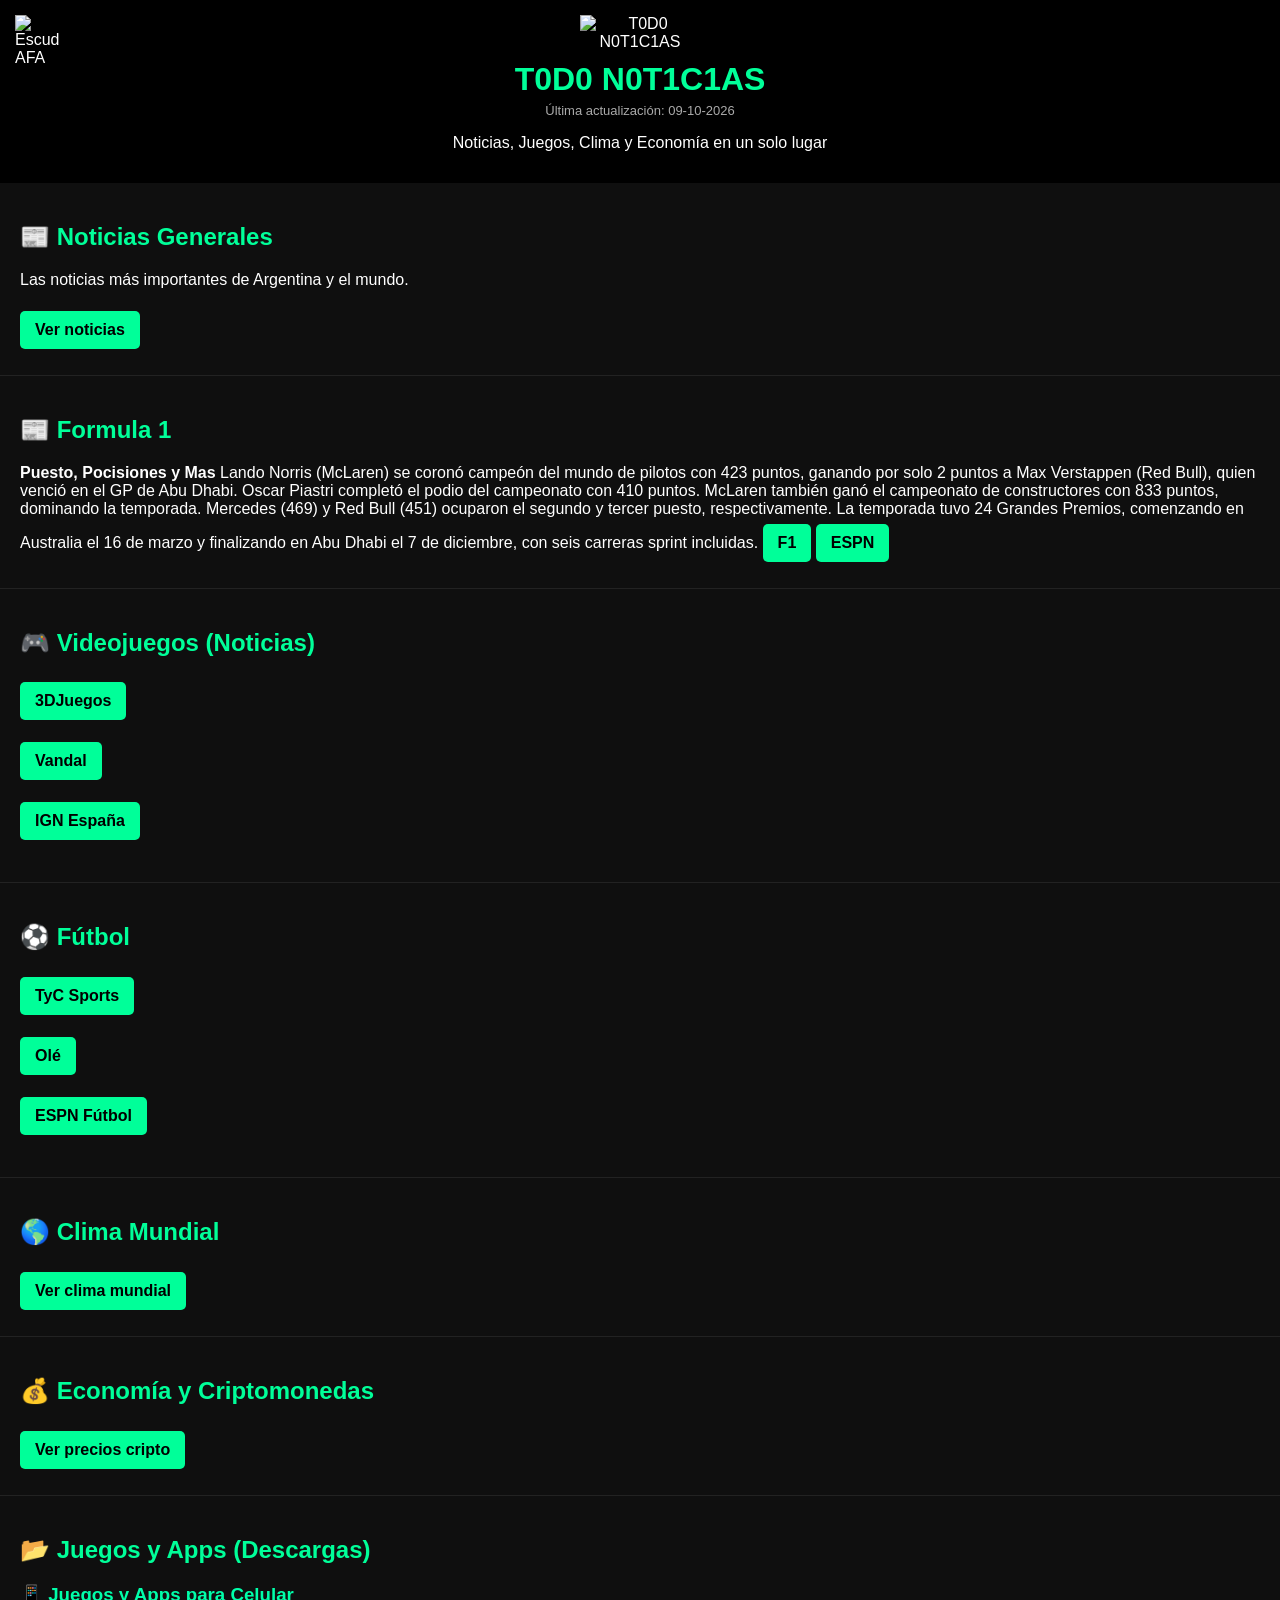
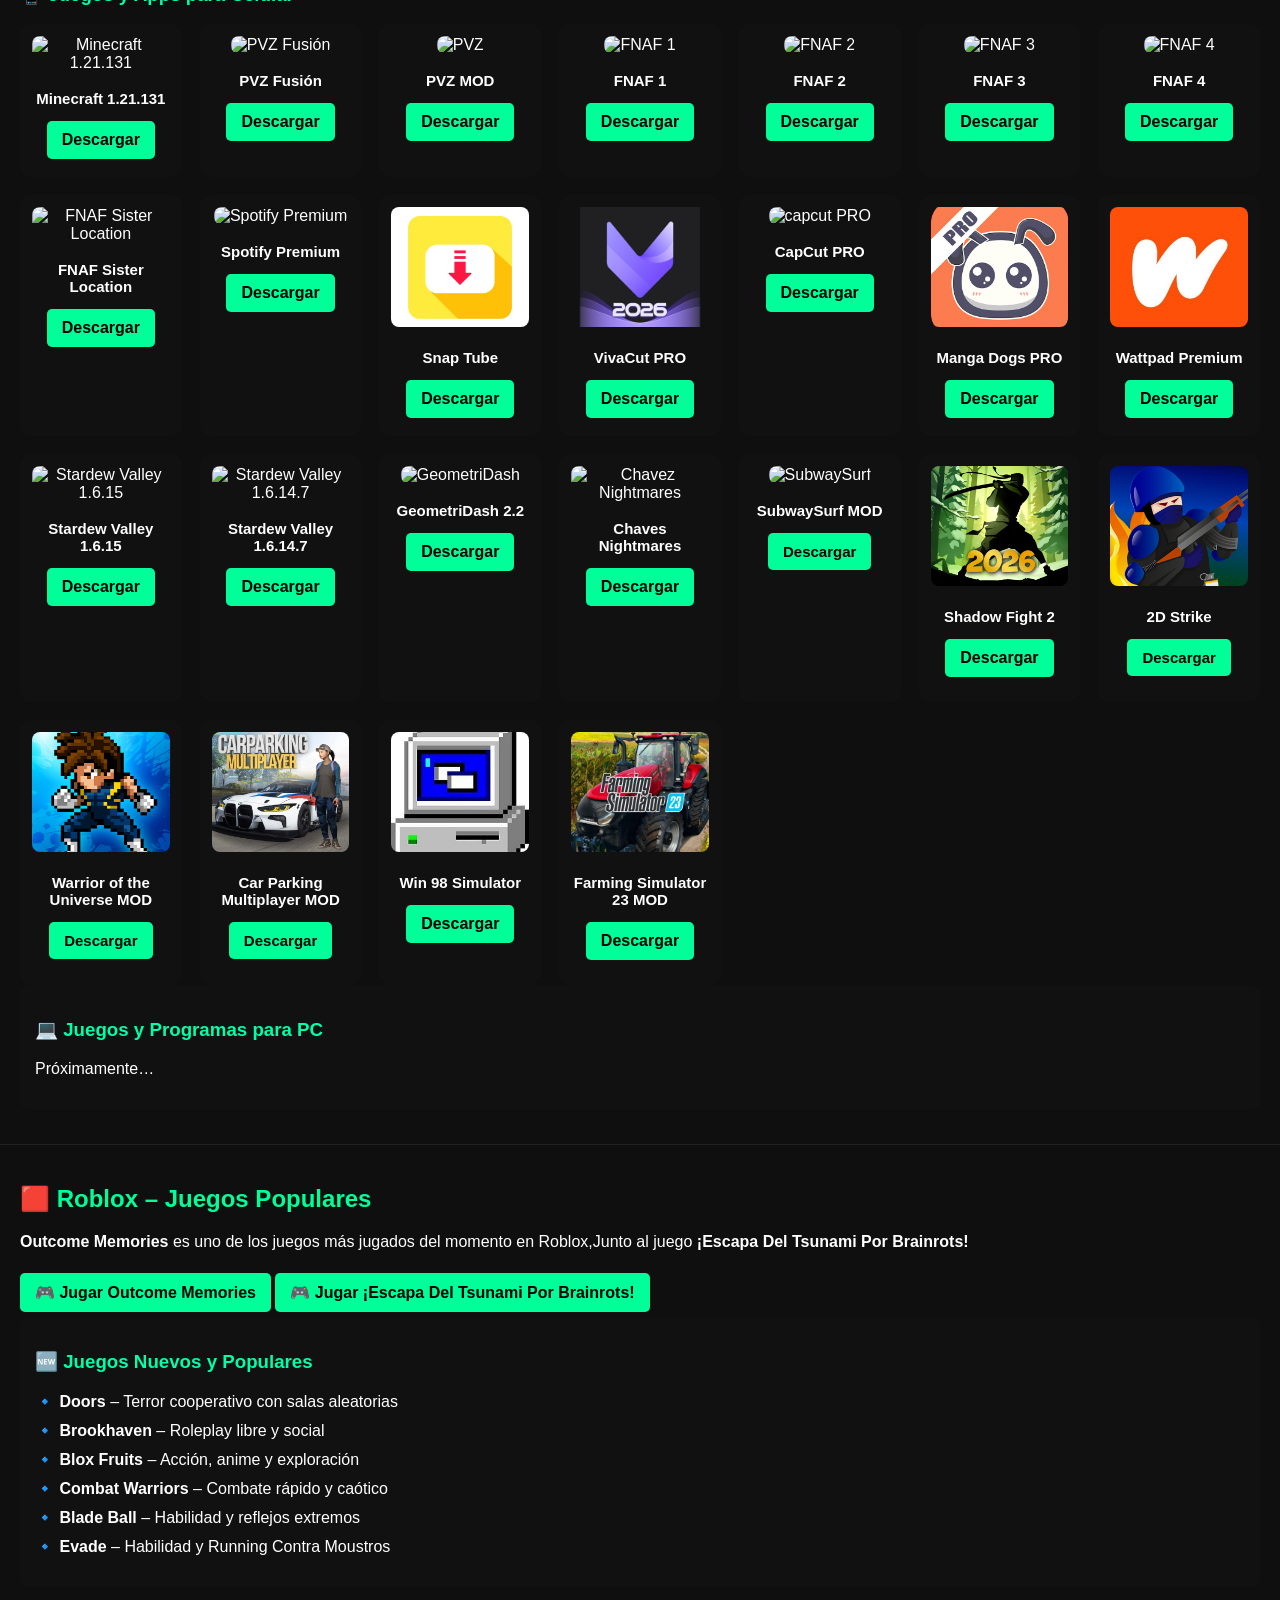
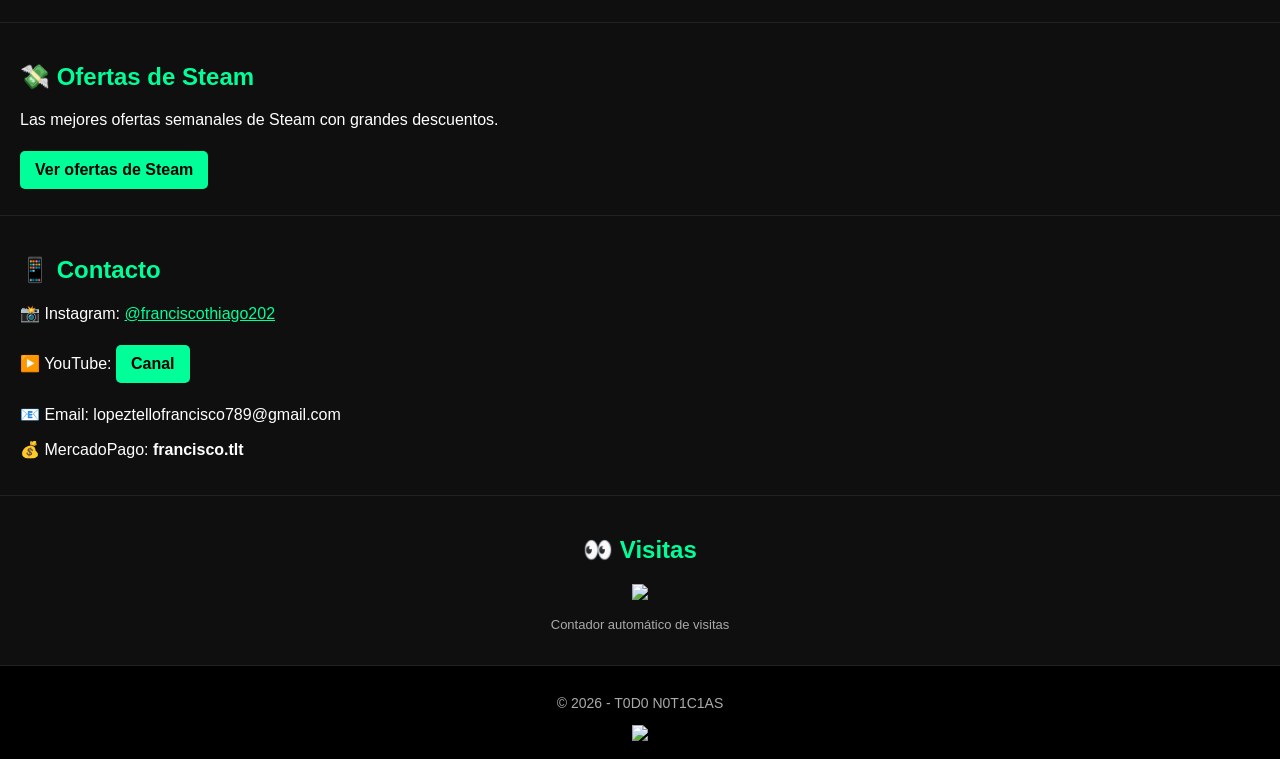
==== index.html @ 32b26187 "index.html" ====
<!DOCTYPE html>
<html lang="es">
<head>
<meta charset="UTF-8">
<meta name="viewport" content="width=device-width, initial-scale=1.0">
<title>T0D0 N0T1C1AS</title>

<style>
body {
  margin: 0;
  font-family: Arial, sans-serif;
  background: #0f0f0f;
  color: #fff;
}
header {
  background: #000;
  padding: 15px;
  text-align: center;
}
header img {
  max-width: 120px;
  display: block;
  margin: 0 auto;
}
header h1 {
  margin: 10px 0 0;
  color: #00ff99;
}
.update {
  font-size: 13px;
  color: #aaa;
  margin-top: 5px;
}
section {
  padding: 20px;
  border-bottom: 1px solid #222;
}
h2 { color: #00ff99; }
h3 { color: #00ffaa; }
.btn {
  display: inline-block;
  background: #00ff99;
  color: #000;
  padding: 10px 15px;
  margin: 6px 0;
  text-decoration: none;
  border-radius: 5px;
  font-weight: bold;
}
ul { list-style: none; padding: 0; }
li { margin-bottom: 10px; }
footer {
  text-align: center;
  padding: 15px;
  background: #000;
  font-size: 14px;
  color: #aaa;
}
.box {
  background: #111;
  padding: 15px;
  border-radius: 8px;
  margin-bottom: 15px;
}

.juegos-grid {
  display: grid;
  grid-template-columns: repeat(auto-fit, minmax(160px, 1fr));
  gap: 18px;
  margin-top: 15px;
}

.juego-item {
  background: #111;
  border-radius: 10px;
  padding: 12px;
  text-align: center;
  transition: transform 0.2s ease;
}

.juego-item:hover {
  transform: scale(1.05);
}

.juego-item img {
  width: 100%;
  height: 120px;
  object-fit: cover;
  border-radius: 8px;
  margin-bottom: 10px;
}

.juego-item h4 {
  margin: 8px 0;
  font-size: 15px;
  color: #fff;
}

<link rel="stylesheet" href="style.css"

</style>
</head>

<body>

<!-- ESCUDO AFA -->
<img src="escudo_afa.png" alt="Escudo AFA"
style="position:absolute; top:15px; left:15px; width:45px; z-index:999;">

<header>
  <img src="logo.png" alt="T0D0 N0T1C1AS">
  <h1>T0D0 N0T1C1AS</h1>
  <div class="update">Última actualización: 09-10-2026 </div>
  <p>Noticias, Juegos, Clima y Economía en un solo lugar</p>
</header>

<script>
  atOptions = {
    'key' : 'de94e9f13e56aa02b4a0cf4b0bcfac22',
    'format' : 'iframe',
    'height' : 60,
    'width' : 468,
    'params' : {}
  };
</script>
<script src="https://www.highperformanceformat.com/de94e9f13e56aa02b4a0cf4b0bcfac22/invoke.js"></script>


<section>
<h2>📰 Noticias Generales</h2>
<p>Las noticias más importantes de Argentina y el mundo.</p>
<a href="https://news.google.com" target="_blank" class="btn">Ver noticias</a>
</section>

<section>
<h2>📰 Formula 1</h2>
<b>Puesto, Pocisiones y Mas</b> Lando Norris (McLaren) se coronó campeón del mundo de pilotos con 423 puntos, ganando por solo 2 puntos a Max Verstappen (Red Bull), quien venció en el GP de Abu Dhabi. Oscar Piastri completó el podio del campeonato con 410 puntos.

McLaren también ganó el campeonato de constructores con 833 puntos, dominando la temporada. Mercedes (469) y Red Bull (451) ocuparon el segundo y tercer puesto, respectivamente.

La temporada tuvo 24 Grandes Premios, comenzando en Australia el 16 de marzo y finalizando en Abu Dhabi el 7 de diciembre, con seis carreras sprint incluidas.
<a href="https://www.formula1.com/" target="_blank" class="btn">F1</a>
<a href="https://www.espn.com.ar/deporte-motor/f1/posiciones" target="_blank" class="btn">ESPN</a>
</section>

<script async="async" data-cfasync="false" src="https://pl28409941.effectivegatecpm.com/5f782ebbee9cad6bbb6bcf466bac0803/invoke.js"></script>
<div id="container-5f782ebbee9cad6bbb6bcf466bac0803"></div>

<section>
<h2>🎮 Videojuegos (Noticias)</h2>
<ul>
<li><a href="https://www.3djuegos.com" target="_blank" class="btn">3DJuegos</a></li>
<li><a href="https://vandal.elespanol.com" target="_blank" class="btn">Vandal</a></li>
<li><a href="https://www.ign.com/es" target="_blank" class="btn">IGN España</a></li>
</ul>
</section>
<script>
atOptions = {
  'key' : '90fec3c7e7e5b6f658319a30c3dac0b9',
  'format' : 'iframe',
  'height' : 50,
  'width' : 320,
  'params' : {}
};
</script>
<script src="https://www.highperformanceformat.com/90fec3c7e7e5b6f658319a30c3dac0b9/invoke.js"></script>

  <section>
<h2>⚽ Fútbol</h2>
<ul>
<li><a href="https://www.tycsports.com" target="_blank" class="btn">TyC Sports</a></li>
<li><a href="https://www.ole.com.ar" target="_blank" class="btn">Olé</a></li>
<li><a href="https://www.espn.com.ar/futbol" target="_blank" class="btn">ESPN Fútbol</a></li>
</ul>
</section>

<!-- ANUNCIO 3 -->
<script src="https://www.highperformanceformat.com/90fec3c7e7e5b6f658319a30c3dac0b9/invoke.js"></script>

<section>
<h2>🌎 Clima Mundial</h2>
<a href="https://www.weather.com" target="_blank" class="btn">Ver clima mundial</a>
</section>

<section>
<h2>💰 Economía y Criptomonedas</h2>
<a href="https://www.coingecko.com" target="_blank" class="btn">Ver precios cripto</a>
</section>

<script>
  atOptions = {
    'key' : '20dcdcffa35026bb6d19eaea4ade75fb',
    'format' : 'iframe',
    'height' : 250,
    'width' : 300,
    'params' : {}
  };
</script>
<script src="https://www.highperformanceformat.com/20dcdcffa35026bb6d19eaea4ade75fb/invoke.js"></script>

<section>
<h2>📂 Juegos y Apps (Descargas)</h2>

<h3>📱 Juegos y Apps para Celular</h3>

<div class="juegos-grid">

  <div class="juego-item">
    <img src="img/minecraft.jpg" alt="Minecraft 1.21.131">
    <h4>Minecraft 1.21.131</h4>
    <a href="https://link-hub.net/2641451/LepqCRp8yZJa" class="btn">Descargar</a>
  </div>

  <div class="juego-item">
    <img src="img/PVZfusion.png" alt="PVZ Fusión">
    <h4>PVZ Fusión</h4>
    <a href="https://link-hub.net/2641451/mxRYN9Jq2avR" class="btn">Descargar</a>
  </div>

  <div class="juego-item">
    <img src="img/PVZ.png" alt="PVZ">
    <h4>PVZ MOD</h4>
    <a href="https://link-target.net/2641451/Tp3OSb7q9YYm" class="btn">Descargar</a>
  </div>

  <div class="juego-item">
    <img src="img/fnaf1.webp" alt="FNAF 1">
    <h4>FNAF 1</h4>
    <a href="https://link-target.net/2641451/DZujxAB6ZHlv" class="btn">Descargar</a>
  </div>
  
<div class="juego-item">
    <img src="img/fnaf2.webp" alt="FNAF 2">
    <h4>FNAF 2</h4>
    <a href="https://link-target.net/2641451/CiclJZDOu1wU" class="btn">Descargar</a>
  </div>

<div class="juego-item">
    <img src="img/fnaf3.png" alt="FNAF 3">
    <h4>FNAF 3</h4>
    <a href="https://link-hub.net/2641451/ZdMooLVmMHSU" class="btn">Descargar</a>
  </div>

  <div class="juego-item">
    <img src="img/fnaf4.png" alt="FNAF 4">
    <h4>FNAF 4</h4>
    <a href="https://link-target.net/2641451/19XkND5pV9TP" class="btn">Descargar</a>
  </div>

<div class="juego-item">
    <img src="img/fnafsl.png" alt="FNAF Sister Location">
    <h4>FNAF Sister Location</h4>
    <a href="https://direct-link.net/2641451/dz9ayfCEG2Sk" class="btn">Descargar</a>
  </div>

<div class="juego-item">
    <img src="https://upload.wikimedia.org/wikipedia/commons/8/84/Spotify_icon.svg" alt="Spotify Premium">
    <h4>Spotify Premium</h4>
    <a href="https://link-center.net/2641451/6C397YwAFYRy" class="btn">Descargar</a>
  </div>

<div class="juego-item">
    <img src="img/Snaptube.png" alt="Snap Tube">
    <h4>Snap Tube</h4>
    <a href="https://link-hub.net/2641451/iKEXopoPnq8A" class="btn">Descargar</a>
  </div>

<div class="juego-item">
    <img src="img/vivacut.png" alt="Vivacut PRO">
    <h4>VivaCut PRO</h4>
    <a href="https://direct-link.net/2641451/ird9XBgeNbOW" class="btn">Descargar</a>
  </div>

<div class="juego-item">
    <img src="img/capcut.png" alt="capcut PRO">
    <h4>CapCut PRO</h4>
    <a href="https://direct-link.net/2641451/76gh27U63dtC" class="btn">Descargar</a>
  </div>

<div class="juego-item">
    <img src="img/mangadogs.png" alt="Manga Dogs">
    <h4>Manga Dogs PRO</h4>
    <a href="https://link-hub.net/2641451/zVCWfa8etwpG" class="btn">Descargar</a>
  </div>

<div class="juego-item">
    <img src="img/Wattpad.png" alt="Wattpad Premium">
    <h4>Wattpad Premium</h4>
    <a href="https://link-center.net/2641451/Yd164Pq8xC4X" class="btn">Descargar</a>
  </div>

  <div class="juego-item">
    <img src="img/StardewValley.png" alt="Stardew Valley 1.6.15">
    <h4>Stardew Valley 1.6.15</h4>
    <a href="https://link-target.net/2641451/2PdMmjI0uE4G" class="btn">Descargar</a>
  </div>

<div class="juego-item">
    <img src="img/StardewValley.png" alt="Stardew Valley 1.6.14.7">
    <h4>Stardew Valley 1.6.14.7</h4>
    <a href="https://link-hub.net/2641451/2nV1h4FyZezD" class="btn">Descargar</a>
  </div>

<div class="juego-item">
    <img src="img/GeometriDash.png" alt="GeometriDash">
    <h4>GeometriDash 2.2</h4>
    <a href="https://direct-link.net/2641451/WEqrFKYQBzEz" class="btn">Descargar</a>
  </div>

<div class="juego-item">
    <img src="img/chavez.png" alt="Chavez Nightmares">
    <h4>Chaves Nightmares</h4>
    <a href="https://link-hub.net/2641451/RBlpnwPAJC7W" class="btn">Descargar</a>
  </div>

<div class="juego-item">
    <img src="img/subway.png" alt="SubwaySurf">
    <h4>SubwaySurf MOD<h4>
    <a href="https://direct-link.net/2641451/xSki1aOeg8FC" class="btn">Descargar</a>
  </div>

<div class="juego-item">
    <img src="img/shadowfight2.png" alt="Shadow Fight 2">
    <h4>Shadow Fight 2</h4>
    <a href="https://direct-link.net/2641451/6yfLJXjDtTVw" class="btn">Descargar</a>
  </div>

<div class="juego-item">
    <img src="img/2dstrike.png" alt="2D Strike">
    <h4>2D Strike<h4>
    <a href="https://direct-link.net/2641451/s1xEh1ecFSDM" class="btn">Descargar</a>
  </div>

<div class="juego-item">
    <img src="img/Warriors of the universe.png" alt="Warrior of the Universe">
    <h4>Warrior of the Universe MOD<h4>
    <a href="https://link-hub.net/2641451/Wv5VVnyCjGBH" class="btn">Descargar</a>
  </div>

<div class="juego-item">
    <img src="img/CarParking.png" alt="Car Parking">
    <h4>Car Parking Multiplayer MOD<h4>
    <a href="https://direct-link.net/2641451/0yCdyUl3cyVf" class="btn">Descargar</a>
  </div>

<div class="juego-item">
    <img src="img/Win98.png" alt="Win 98 Simulator">
    <h4>Win 98 Simulator</h4>
    <a href="https://link-center.net/2641451/Ni68pARl1ehf" class="btn">Descargar</a>
  </div>

<div class="juego-item">
    <img src="img/FarmingSimulator.png" alt="Farming Simulator">
    <h4>Farming Simulator 23 MOD</h4>
    <a href="https://link-center.net/2641451/Tzn3Hi2VbjuX" class="btn">Descargar</a>
  </div>

</div>
  
<div class="box">
<h3>💻 Juegos y Programas para PC</h3>
<p>Próximamente…</p>
</div>
</section>

<section>
<h2>🟥 Roblox – Juegos Populares</h2>
<p>
<b>Outcome Memories</b> es uno de los juegos más jugados del momento en Roblox,Junto al juego <b>¡Escapa Del Tsunami Por Brainrots!</b>
</p>

<a href="https://www.roblox.com/share?code=e4605d9deb7f864fbd565584fc9a1610&type=ExperienceDetails&stamp=1767648257083"
target="_blank" class="btn">
🎮 Jugar Outcome Memories
</a>

<a href="https://www.roblox.com/share?code=0ad1ad50ab67f4478c0bbdb06fcba348&type=ExperienceDetails&stamp=1769277093335"
target="_blank" class="btn">
🎮 Jugar ¡Escapa Del Tsunami Por Brainrots!
</a>

   <div class="box">
    <h3>🆕 Juegos Nuevos y Populares</h3>
    <ul>
      <li>🔹 <b>Doors</b> – Terror cooperativo con salas aleatorias</li>
      <li>🔹 <b>Brookhaven</b> – Roleplay libre y social</li>
      <li>🔹 <b>Blox Fruits</b> – Acción, anime y exploración</li>
      <li>🔹 <b>Combat Warriors</b> – Combate rápido y caótico</li>
      <li>🔹 <b>Blade Ball</b> – Habilidad y reflejos extremos</li>
      <li>🔹 <b>Evade</b> – Habilidad y Running Contra Moustros</li>
    </ul>
   </div>
</section>

<section>
<h2>💸 Ofertas de Steam</h2>
<p>Las mejores ofertas semanales de Steam con grandes descuentos.</p>
<a href="https://store.steampowered.com/specials" target="_blank" class="btn">
Ver ofertas de Steam
</a>
</section>


<section>
<h2>📱 Contacto</h2>
<p>📸 Instagram: <a href="https://instagram.com/franciscothiago202" target="_blank" style="color:#00ff99;">@franciscothiago202</a></p>
<p>▶️ YouTube: <a href="https://www.youtube.com/@franciscothiago202" class="btn" target="_blank">Canal</a></p>
<p>📧 Email: lopeztellofrancisco789@gmail.com</p>
<p>💰 MercadoPago: <b>francisco.tlt</b></p>
</section>
<section style="text-align:center;">
<h2>👀 Visitas</h2>
<img src="https://visitor-badge.laobi.icu/badge?page_id=t0d0n0t1c1as.github.io&title=Visitas">
<p style="font-size:13px;color:#aaa;">
Contador automático de visitas
</p>
</section>
  
<footer>
<p>© 2026 - T0D0 N0T1C1AS</p>
<img src="https://visitor-badge.laobi.icu/badge?page_id=t0d0n0t1c1as.github.io">
</footer>

</body>
  </html>
---- style.css ----
body{
  background:black;
  color:white;
}

h1{
  color:#00ff99;
}
@media (max-width: 1024px) {
  body {
    font-size: 16px; /* texto un poco más grande en tablet */
  }
  header img {
    max-width: 100px; /* logo más pequeño */
  }
  .juegos-grid {
    grid-template-columns: repeat(auto-fit, minmax(140px, 1fr));
    gap: 12px;
  }
  .btn {
    padding: 8px 12px; /* botones más pequeños */
    font-size: 14px;
  }
}

@media (max-width: 768px) {
  body {
    font-size: 15px; /* texto en móvil */
  }
  header img {
    max-width: 80px;
  }
  h1 {
    font-size: 22px;
  }
  h2 {
    font-size: 18px;
  }
  section {
    padding: 12px; /* menos espacio */
  }
  .juegos-grid {
    grid-template-columns: repeat(auto-fit, minmax(120px, 1fr));
    gap: 10px;
  }
  .btn {
    padding: 6px 10px;
    font-size: 13px;
  }
}
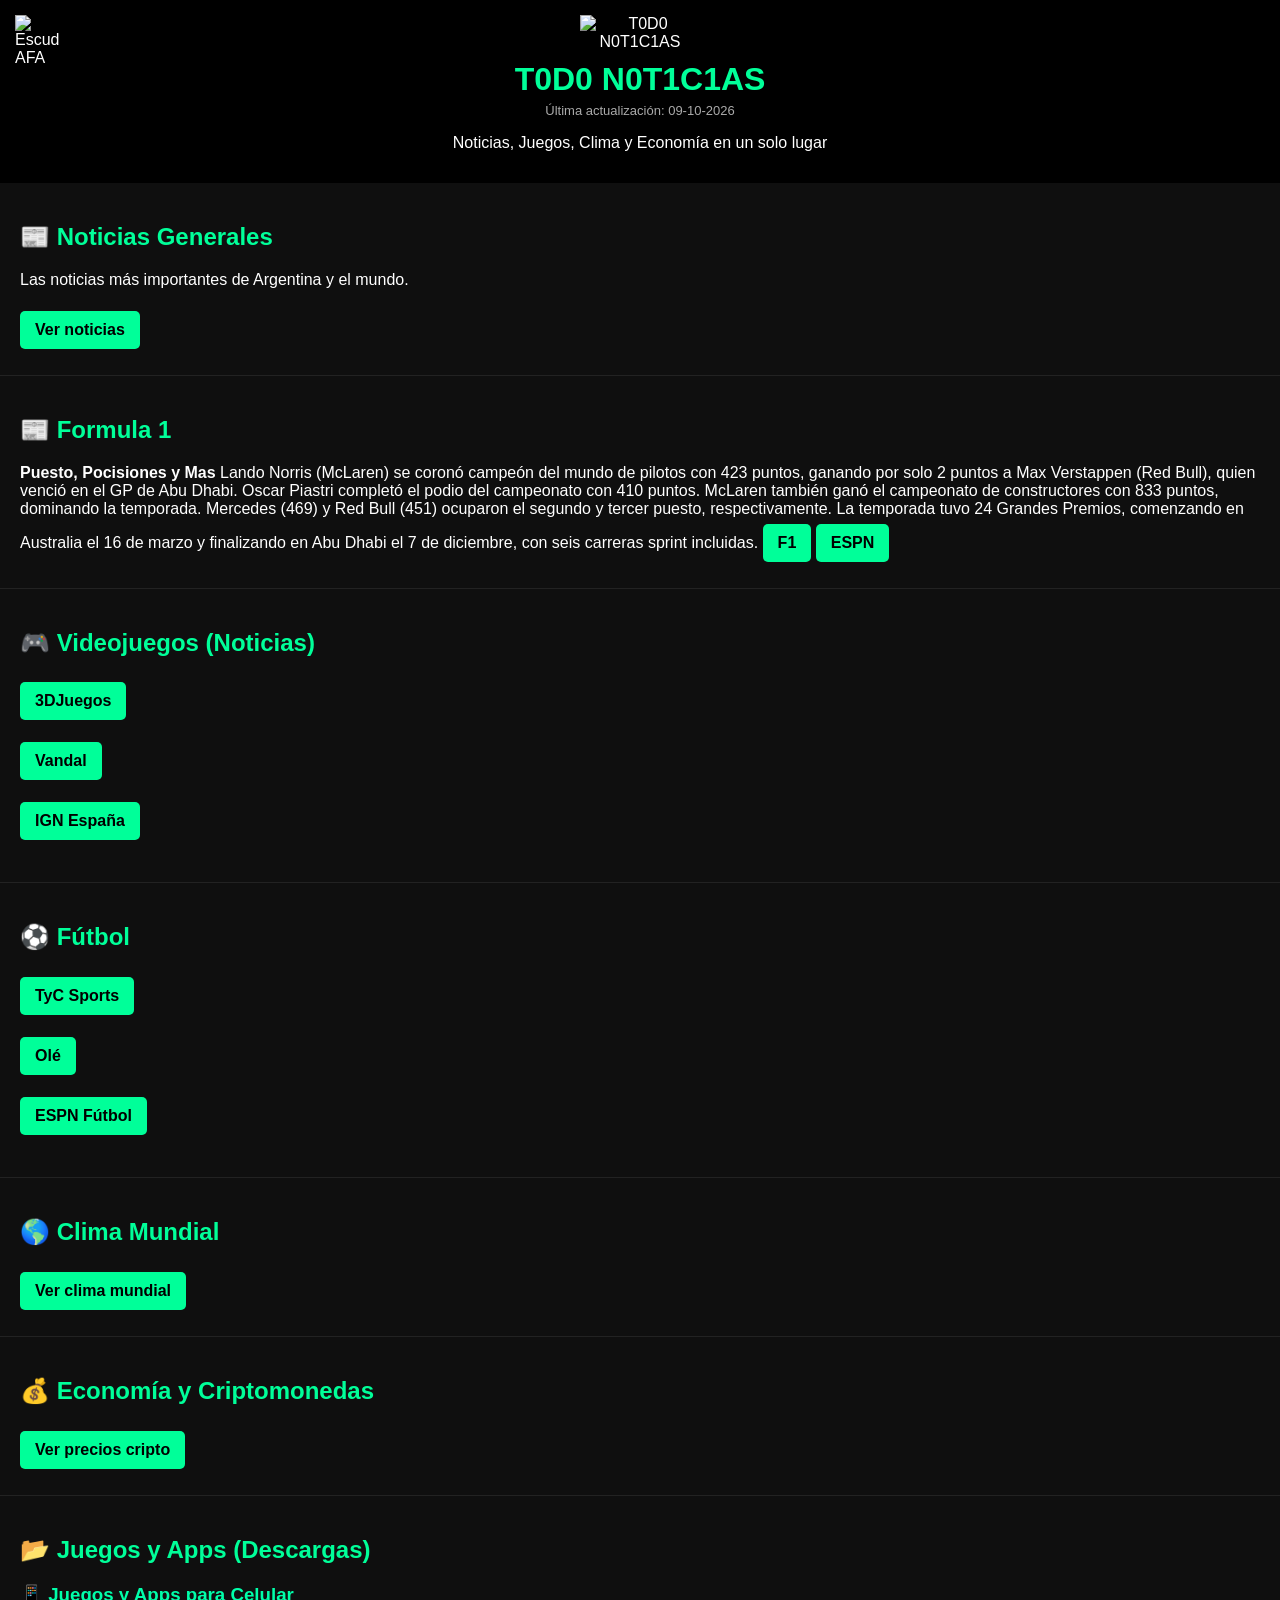
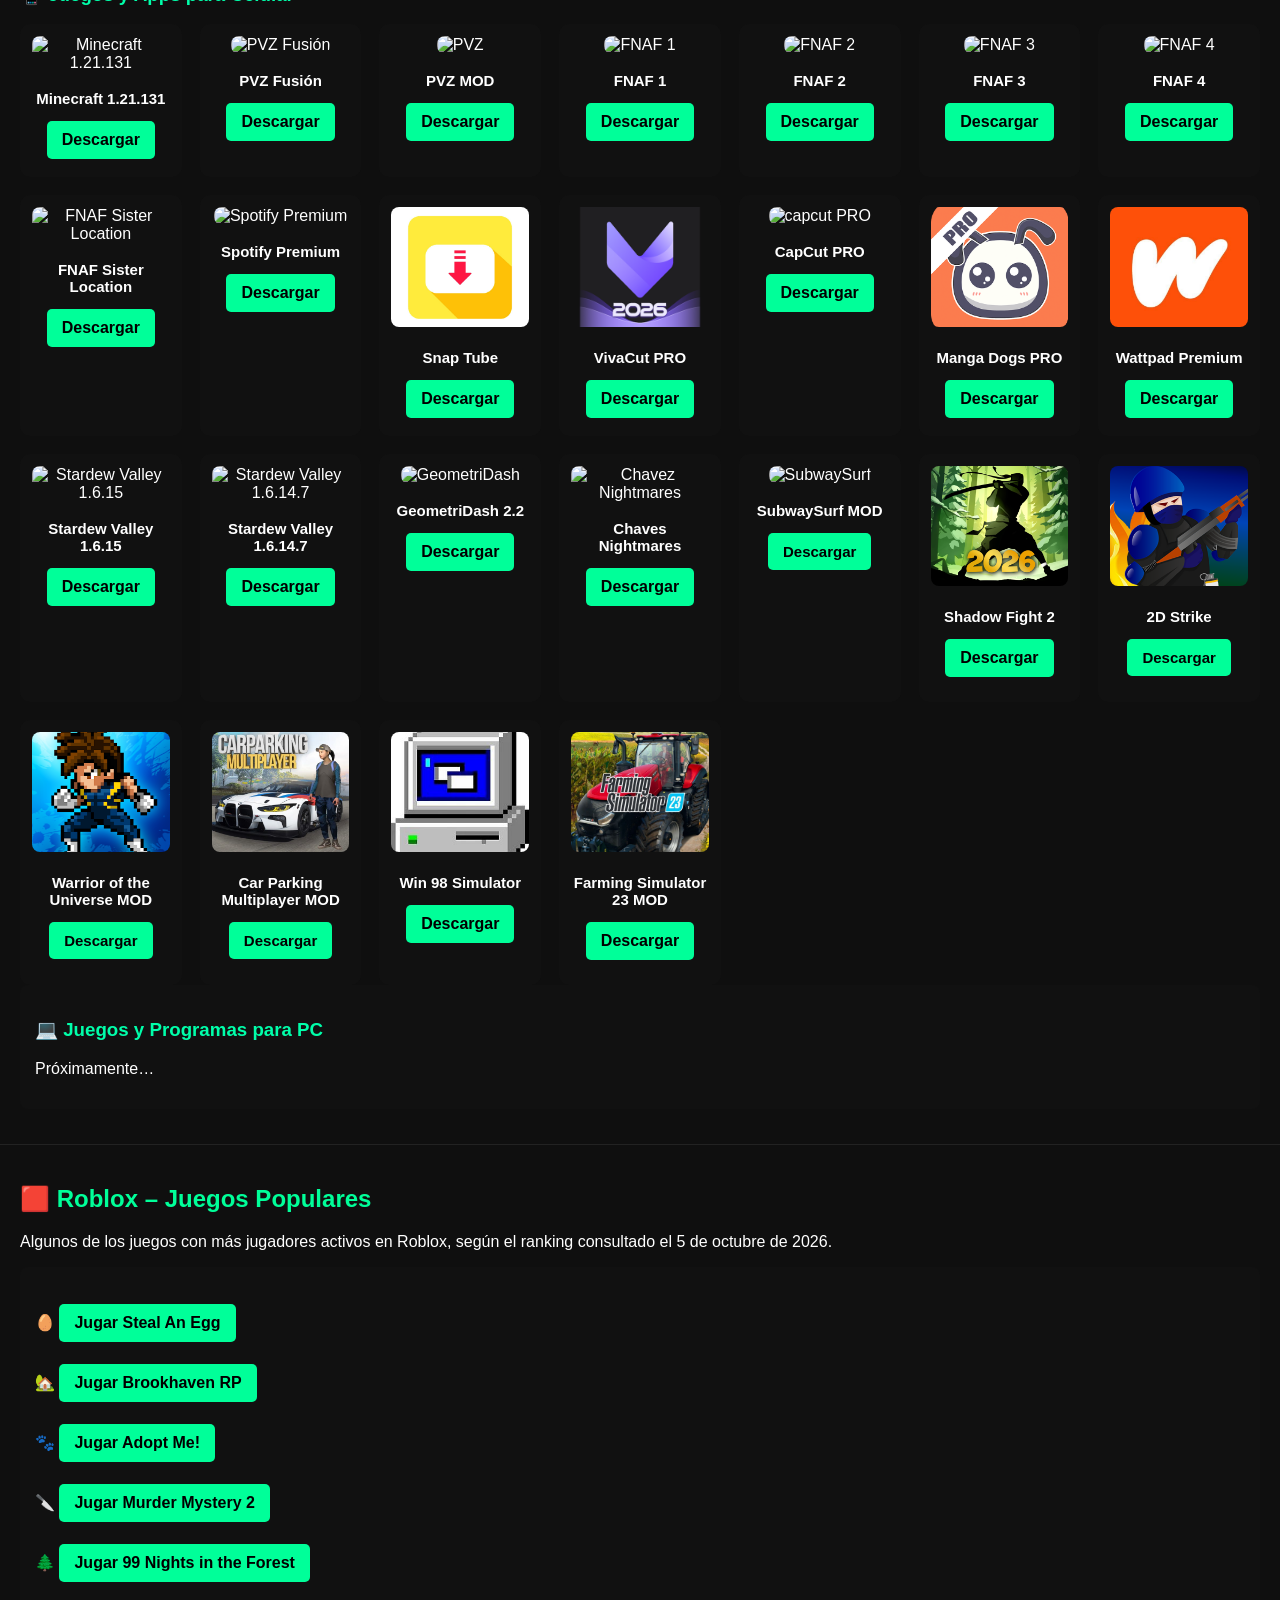
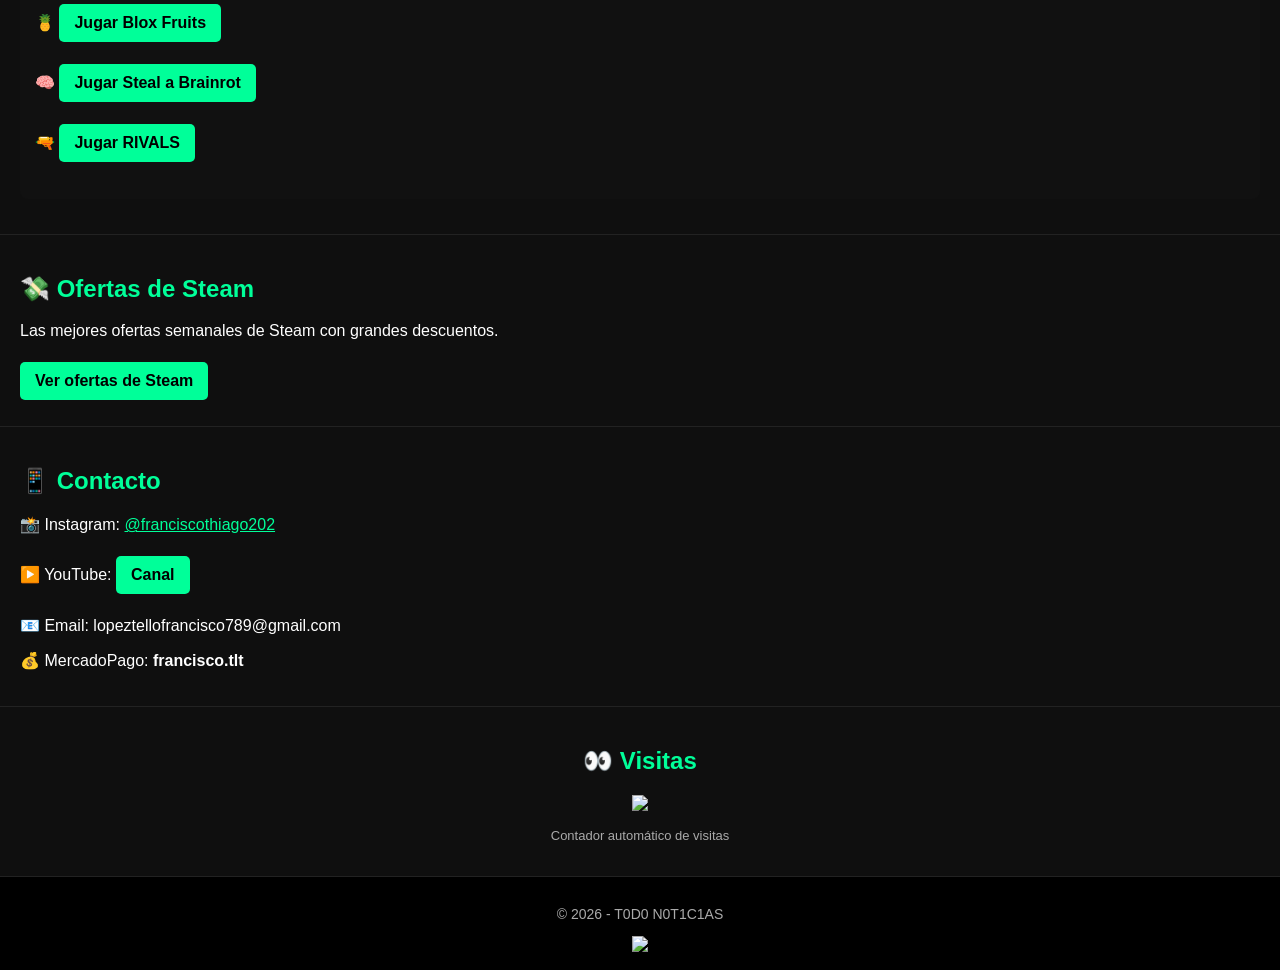
==== commit 7749366c: "index.html" ====
--- a/index.html
+++ b/index.html
@@ -364,32 +364,21 @@
 </section>
 
 <section>
-<h2>🟥 Roblox – Juegos Populares</h2>
-<p>
-<b>Outcome Memories</b> es uno de los juegos más jugados del momento en Roblox,Junto al juego <b>¡Escapa Del Tsunami Por Brainrots!</b>
-</p>
-
-<a href="https://www.roblox.com/share?code=e4605d9deb7f864fbd565584fc9a1610&type=ExperienceDetails&stamp=1767648257083"
-target="_blank" class="btn">
-🎮 Jugar Outcome Memories
-</a>
-
-<a href="https://www.roblox.com/share?code=0ad1ad50ab67f4478c0bbdb06fcba348&type=ExperienceDetails&stamp=1769277093335"
-target="_blank" class="btn">
-🎮 Jugar ¡Escapa Del Tsunami Por Brainrots!
-</a>
-
-   <div class="box">
-    <h3>🆕 Juegos Nuevos y Populares</h3>
+  <h2>🟥 Roblox – Juegos Populares</h2>
+  <p>Algunos de los juegos con más jugadores activos en Roblox, según el ranking consultado el 5 de octubre de 2026.</p>
+
+  <div class="box">
     <ul>
-      <li>🔹 <b>Doors</b> – Terror cooperativo con salas aleatorias</li>
-      <li>🔹 <b>Brookhaven</b> – Roleplay libre y social</li>
-      <li>🔹 <b>Blox Fruits</b> – Acción, anime y exploración</li>
-      <li>🔹 <b>Combat Warriors</b> – Combate rápido y caótico</li>
-      <li>🔹 <b>Blade Ball</b> – Habilidad y reflejos extremos</li>
-      <li>🔹 <b>Evade</b> – Habilidad y Running Contra Moustros</li>
+      <li>🥚 <a href="https://www.roblox.com/games/107778070777162/Steal-An-Egg" target="_blank" class="btn">Jugar Steal An Egg</a></li>
+      <li>🏡 <a href="https://www.roblox.com/games/4924922222/Brookhaven-RP" target="_blank" class="btn">Jugar Brookhaven RP</a></li>
+      <li>🐾 <a href="https://www.roblox.com/games/920587237/Adopt-Me" target="_blank" class="btn">Jugar Adopt Me!</a></li>
+      <li>🔪 <a href="https://www.roblox.com/games/142823291/Murder-Mystery-2" target="_blank" class="btn">Jugar Murder Mystery 2</a></li>
+      <li>🌲 <a href="https://www.roblox.com/games/79546208627805/99-Nights-in-the-Forest" target="_blank" class="btn">Jugar 99 Nights in the Forest</a></li>
+      <li>🍍 <a href="https://www.roblox.com/games/2753915549/Blox-Fruits" target="_blank" class="btn">Jugar Blox Fruits</a></li>
+      <li>🧠 <a href="https://www.roblox.com/games/109983668079237/Steal-a-Brainrot" target="_blank" class="btn">Jugar Steal a Brainrot</a></li>
+      <li>🔫 <a href="https://www.roblox.com/games/17625359962/RIVALS" target="_blank" class="btn">Jugar RIVALS</a></li>
     </ul>
-   </div>
+  </div>
 </section>
 
 <section>
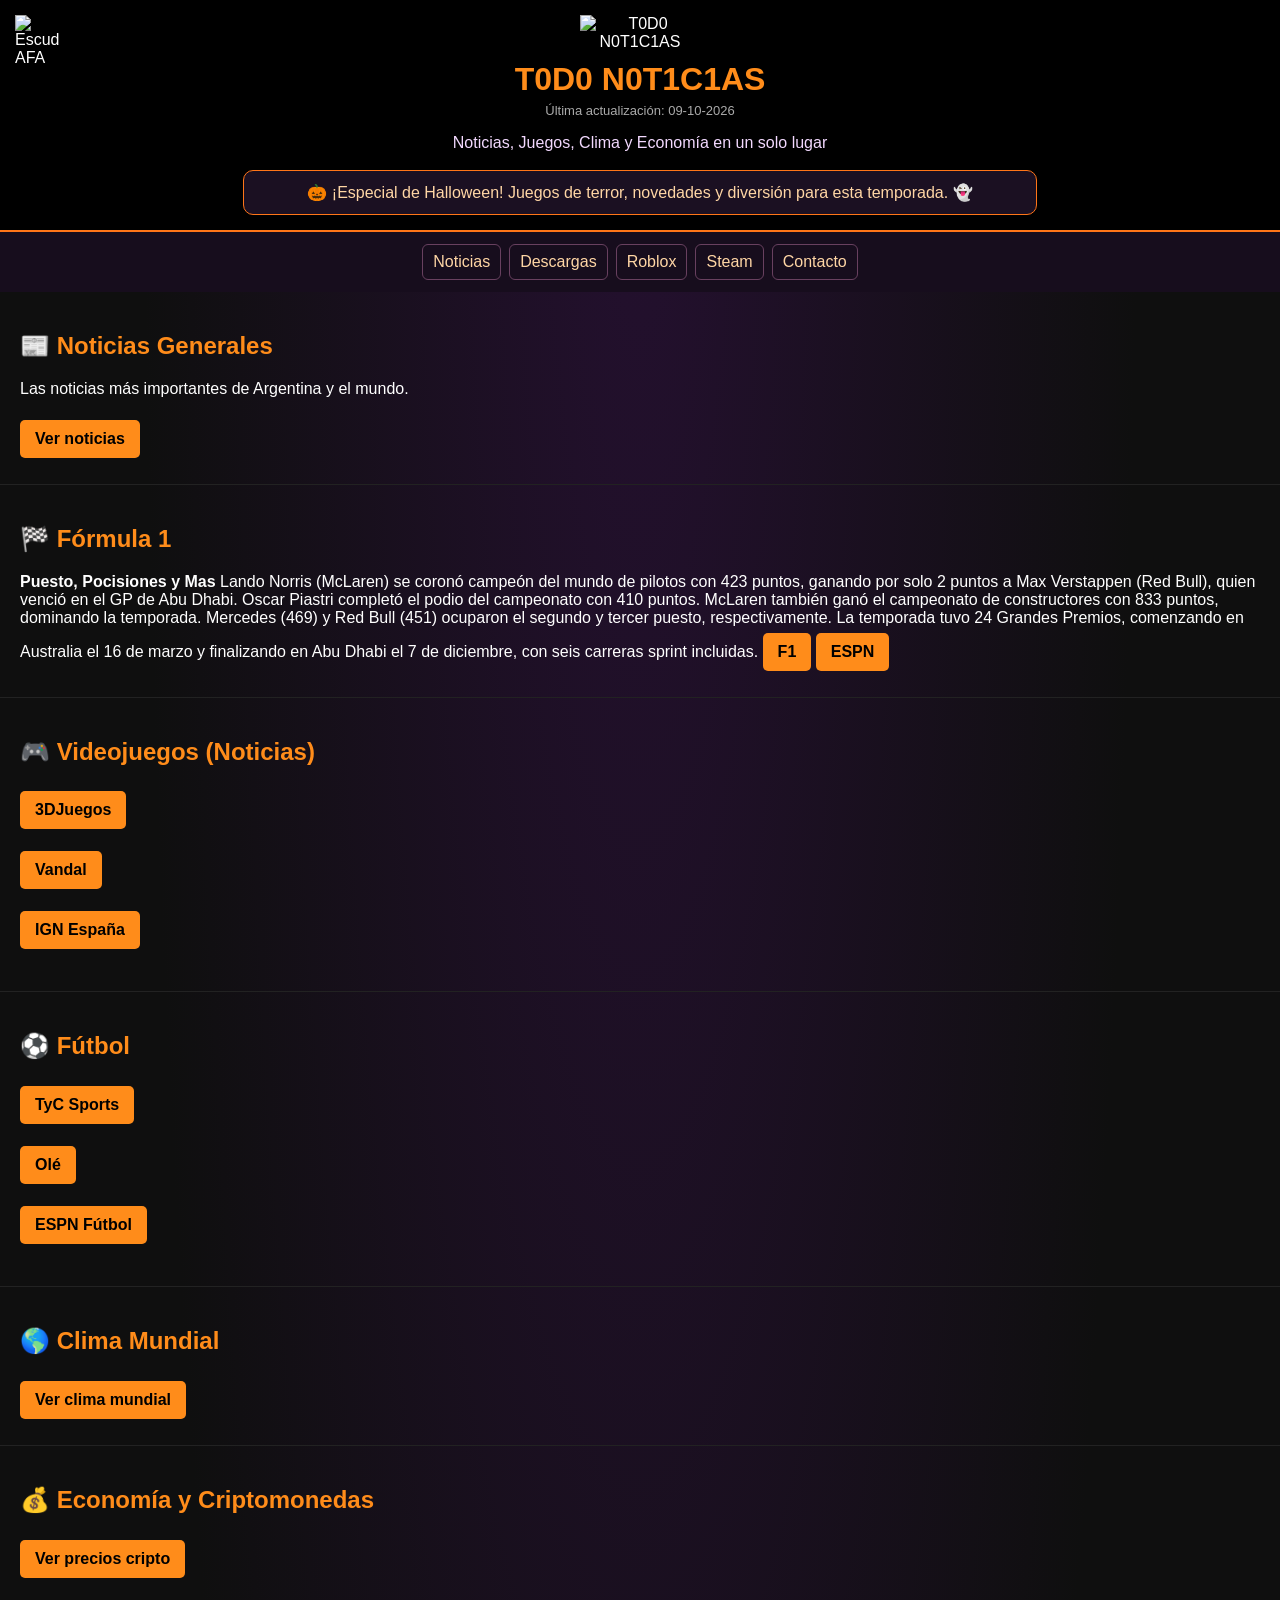
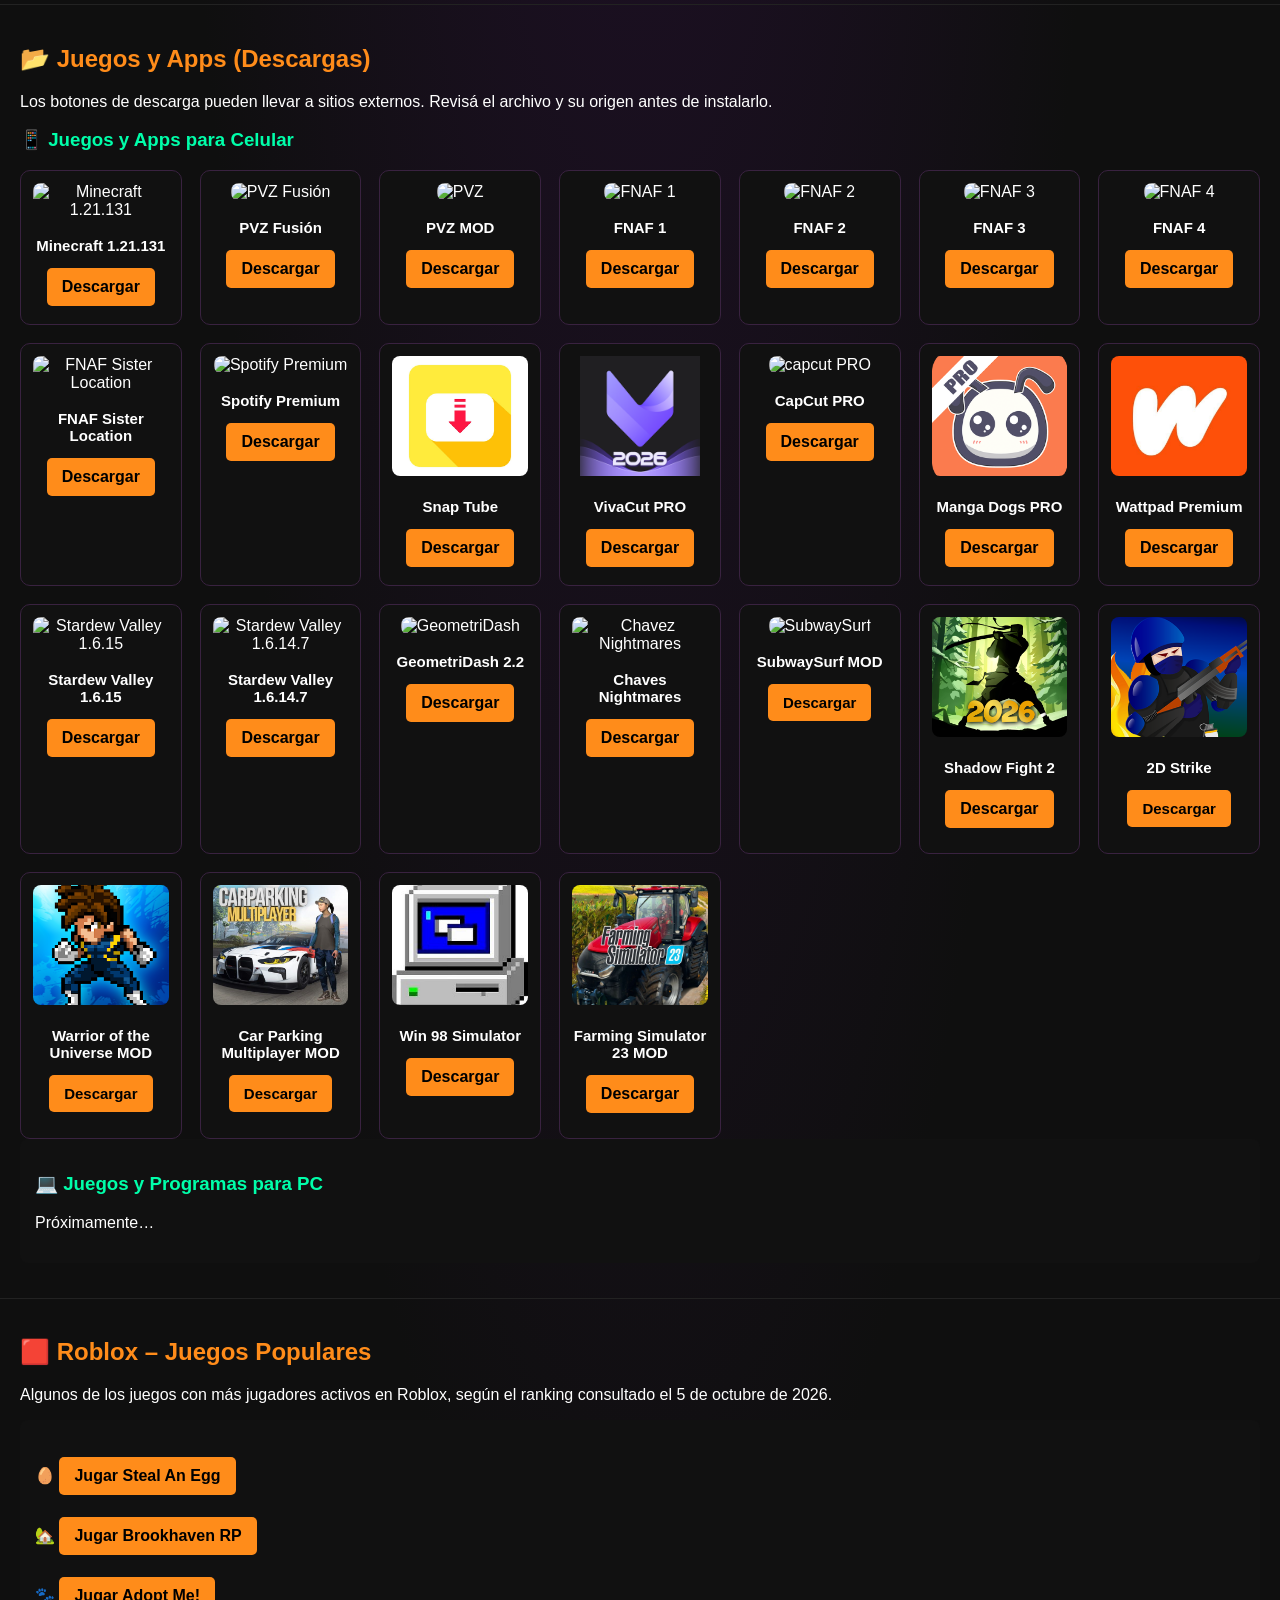
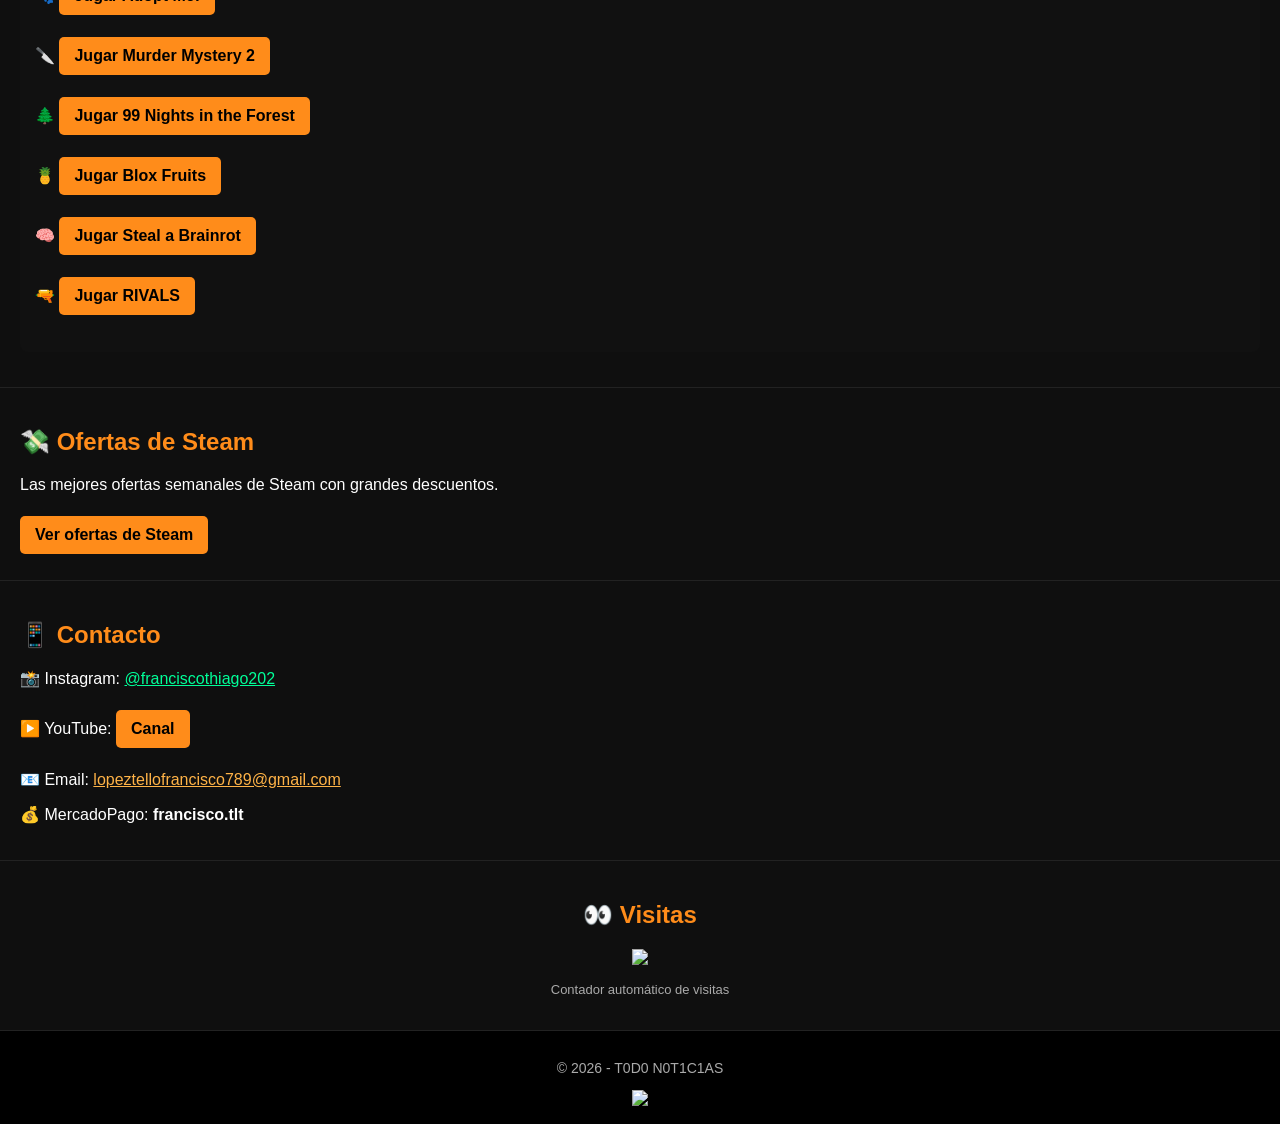
==== commit 9cb03512: "Add files via upload" ====
--- a/index.html
+++ b/index.html
@@ -96,8 +96,19 @@
   color: #fff;
 }
 
-<link rel="stylesheet" href="style.css"
-
+/* Halloween */
+html { scroll-behavior: smooth; }
+body { background: radial-gradient(ellipse at top, #24102f 0, #0f0f0f 55%); }
+header { border-bottom: 2px solid #ff7518; }
+header h1, h2 { color: #ff8c1a; }
+header p { color: #f3d9ff; }
+.halloween { max-width: 760px; margin: 18px auto 0; padding: 12px 16px; border: 1px solid #ff7518; border-radius: 10px; background: #1b1022; color: #ffd6a5; }
+nav { display: flex; flex-wrap: wrap; justify-content: center; gap: 8px; padding: 12px; background: #170d1d; }
+nav a { color: #ffd6a5; text-decoration: none; padding: 8px 10px; border: 1px solid #68405f; border-radius: 6px; }
+nav a:hover, nav a:focus { background: #ff7518; color: #160c18; }
+.btn { background: #ff8c1a; }
+.juego-item { border: 1px solid #392240; }
+@media (max-width: 600px) { section { padding: 16px; } .btn { max-width: 100%; box-sizing: border-box; } .juegos-grid { grid-template-columns: repeat(auto-fit, minmax(140px, 1fr)); gap: 12px; } }
 </style>
 </head>
 
@@ -112,7 +123,11 @@
   <h1>T0D0 N0T1C1AS</h1>
   <div class="update">Última actualización: 09-10-2026 </div>
   <p>Noticias, Juegos, Clima y Economía en un solo lugar</p>
+  <div class="halloween">🎃 ¡Especial de Halloween! Juegos de terror, novedades y diversión para esta temporada. 👻</div>
 </header>
+<nav aria-label="Navegación principal">
+  <a href="#noticias">Noticias</a><a href="#juegos">Descargas</a><a href="#roblox">Roblox</a><a href="#steam">Steam</a><a href="#contacto">Contacto</a>
+</nav>
 
 <script>
   atOptions = {
@@ -126,14 +141,14 @@
 <script src="https://www.highperformanceformat.com/de94e9f13e56aa02b4a0cf4b0bcfac22/invoke.js"></script>
 
 
-<section>
+<section id="noticias">
 <h2>📰 Noticias Generales</h2>
 <p>Las noticias más importantes de Argentina y el mundo.</p>
 <a href="https://news.google.com" target="_blank" class="btn">Ver noticias</a>
 </section>
 
 <section>
-<h2>📰 Formula 1</h2>
+<h2>🏁 Fórmula 1</h2>
 <b>Puesto, Pocisiones y Mas</b> Lando Norris (McLaren) se coronó campeón del mundo de pilotos con 423 puntos, ganando por solo 2 puntos a Max Verstappen (Red Bull), quien venció en el GP de Abu Dhabi. Oscar Piastri completó el podio del campeonato con 410 puntos.
 
 McLaren también ganó el campeonato de constructores con 833 puntos, dominando la temporada. Mercedes (469) y Red Bull (451) ocuparon el segundo y tercer puesto, respectivamente.
@@ -198,8 +213,9 @@
 </script>
 <script src="https://www.highperformanceformat.com/20dcdcffa35026bb6d19eaea4ade75fb/invoke.js"></script>
 
-<section>
+<section id="juegos">
 <h2>📂 Juegos y Apps (Descargas)</h2>
+<p>Los botones de descarga pueden llevar a sitios externos. Revisá el archivo y su origen antes de instalarlo.</p>
 
 <h3>📱 Juegos y Apps para Celular</h3>
 
@@ -363,7 +379,7 @@
 </div>
 </section>
 
-<section>
+<section id="roblox">
   <h2>🟥 Roblox – Juegos Populares</h2>
   <p>Algunos de los juegos con más jugadores activos en Roblox, según el ranking consultado el 5 de octubre de 2026.</p>
 
@@ -381,7 +397,7 @@
   </div>
 </section>
 
-<section>
+<section id="steam">
 <h2>💸 Ofertas de Steam</h2>
 <p>Las mejores ofertas semanales de Steam con grandes descuentos.</p>
 <a href="https://store.steampowered.com/specials" target="_blank" class="btn">
@@ -390,11 +406,11 @@
 </section>
 
 
-<section>
+<section id="contacto">
 <h2>📱 Contacto</h2>
 <p>📸 Instagram: <a href="https://instagram.com/franciscothiago202" target="_blank" style="color:#00ff99;">@franciscothiago202</a></p>
 <p>▶️ YouTube: <a href="https://www.youtube.com/@franciscothiago202" class="btn" target="_blank">Canal</a></p>
-<p>📧 Email: lopeztellofrancisco789@gmail.com</p>
+<p>📧 Email: <a href="mailto:lopeztellofrancisco789@gmail.com" style="color:#ffb347;">lopeztellofrancisco789@gmail.com</a></p>
 <p>💰 MercadoPago: <b>francisco.tlt</b></p>
 </section>
 <section style="text-align:center;">
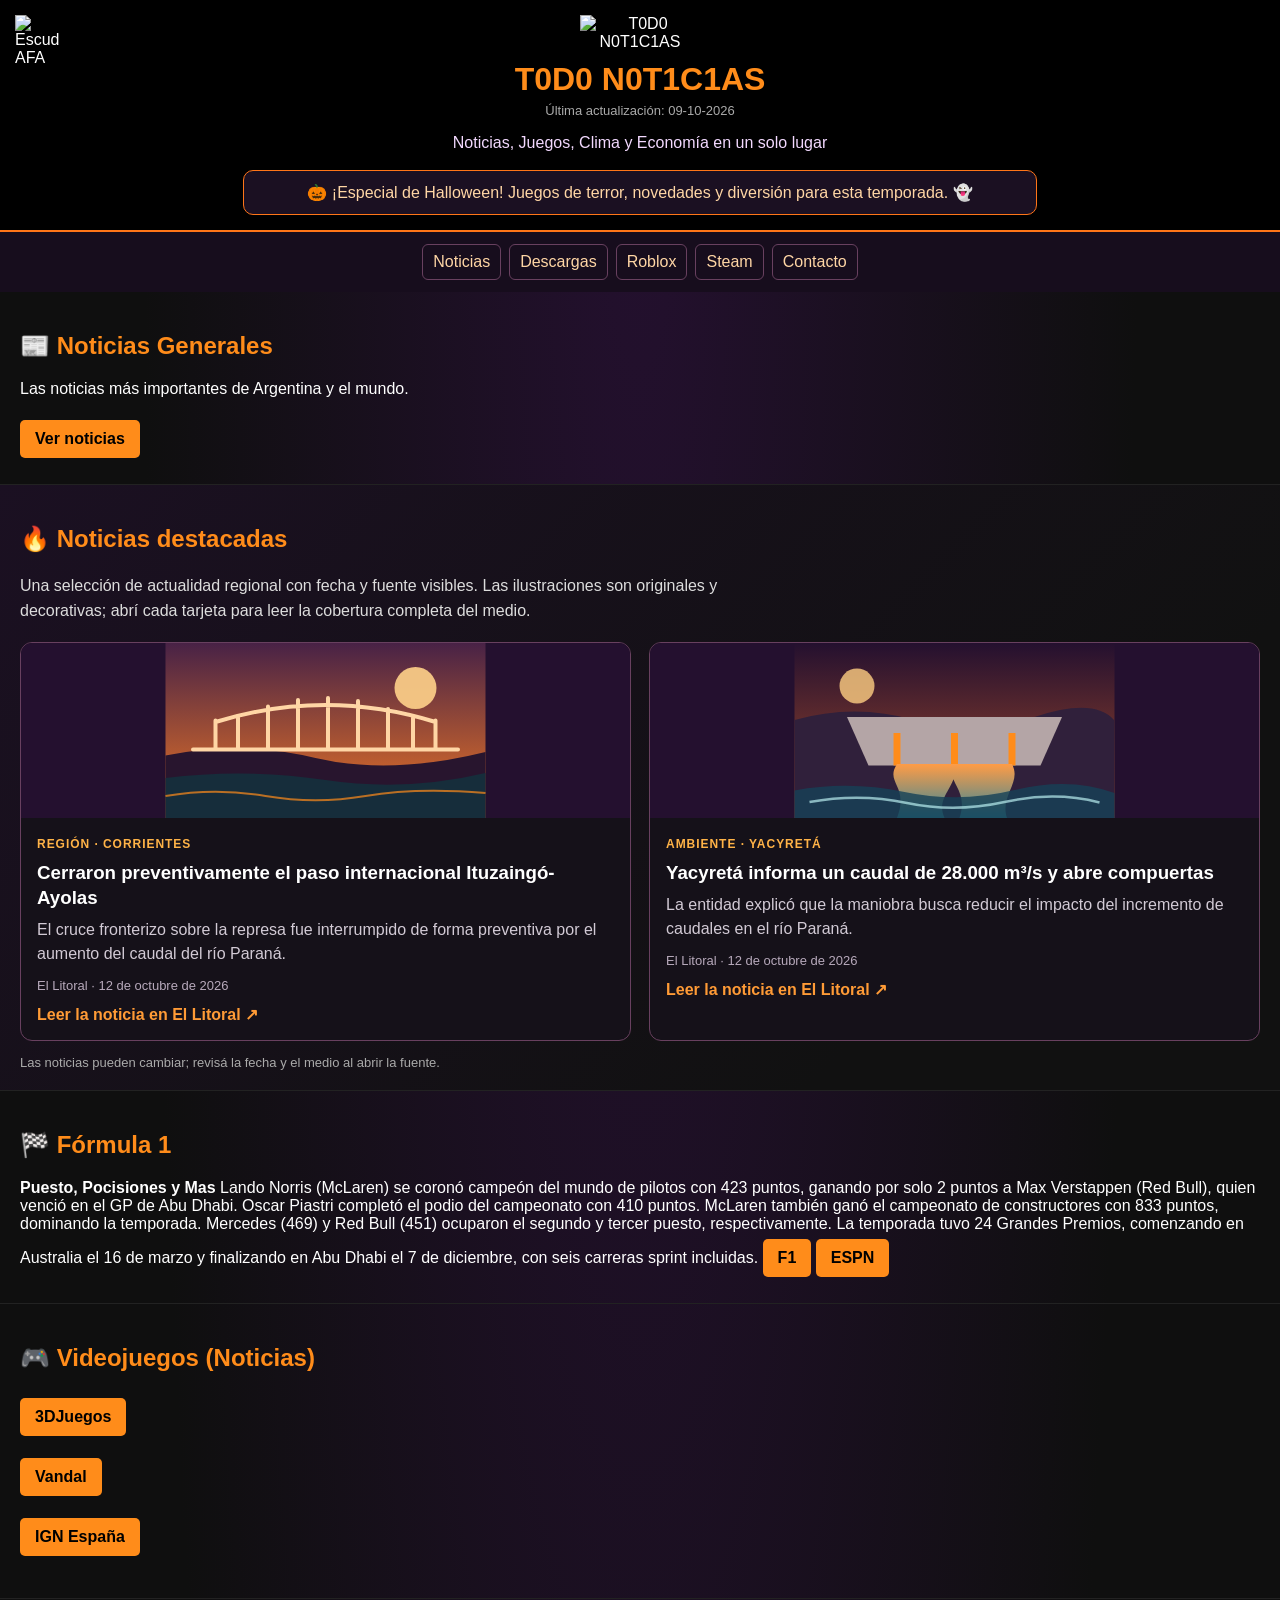
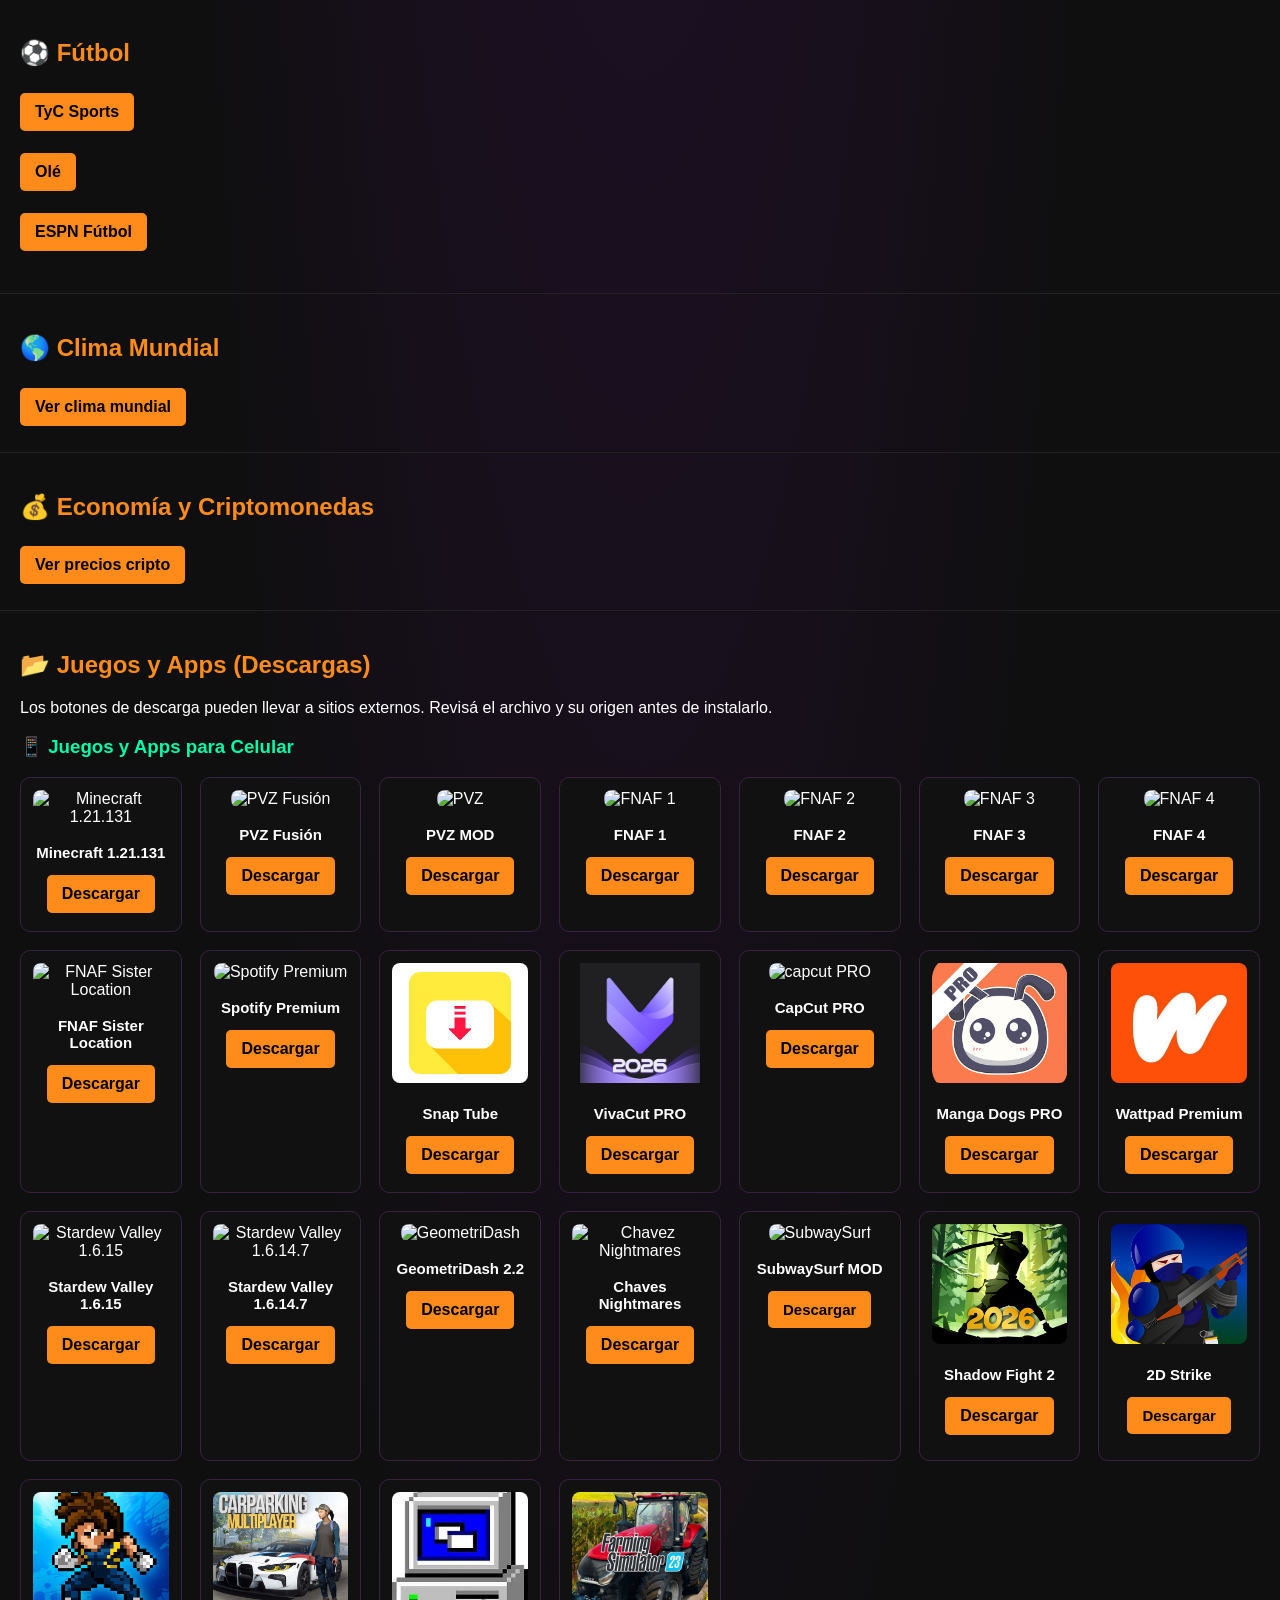
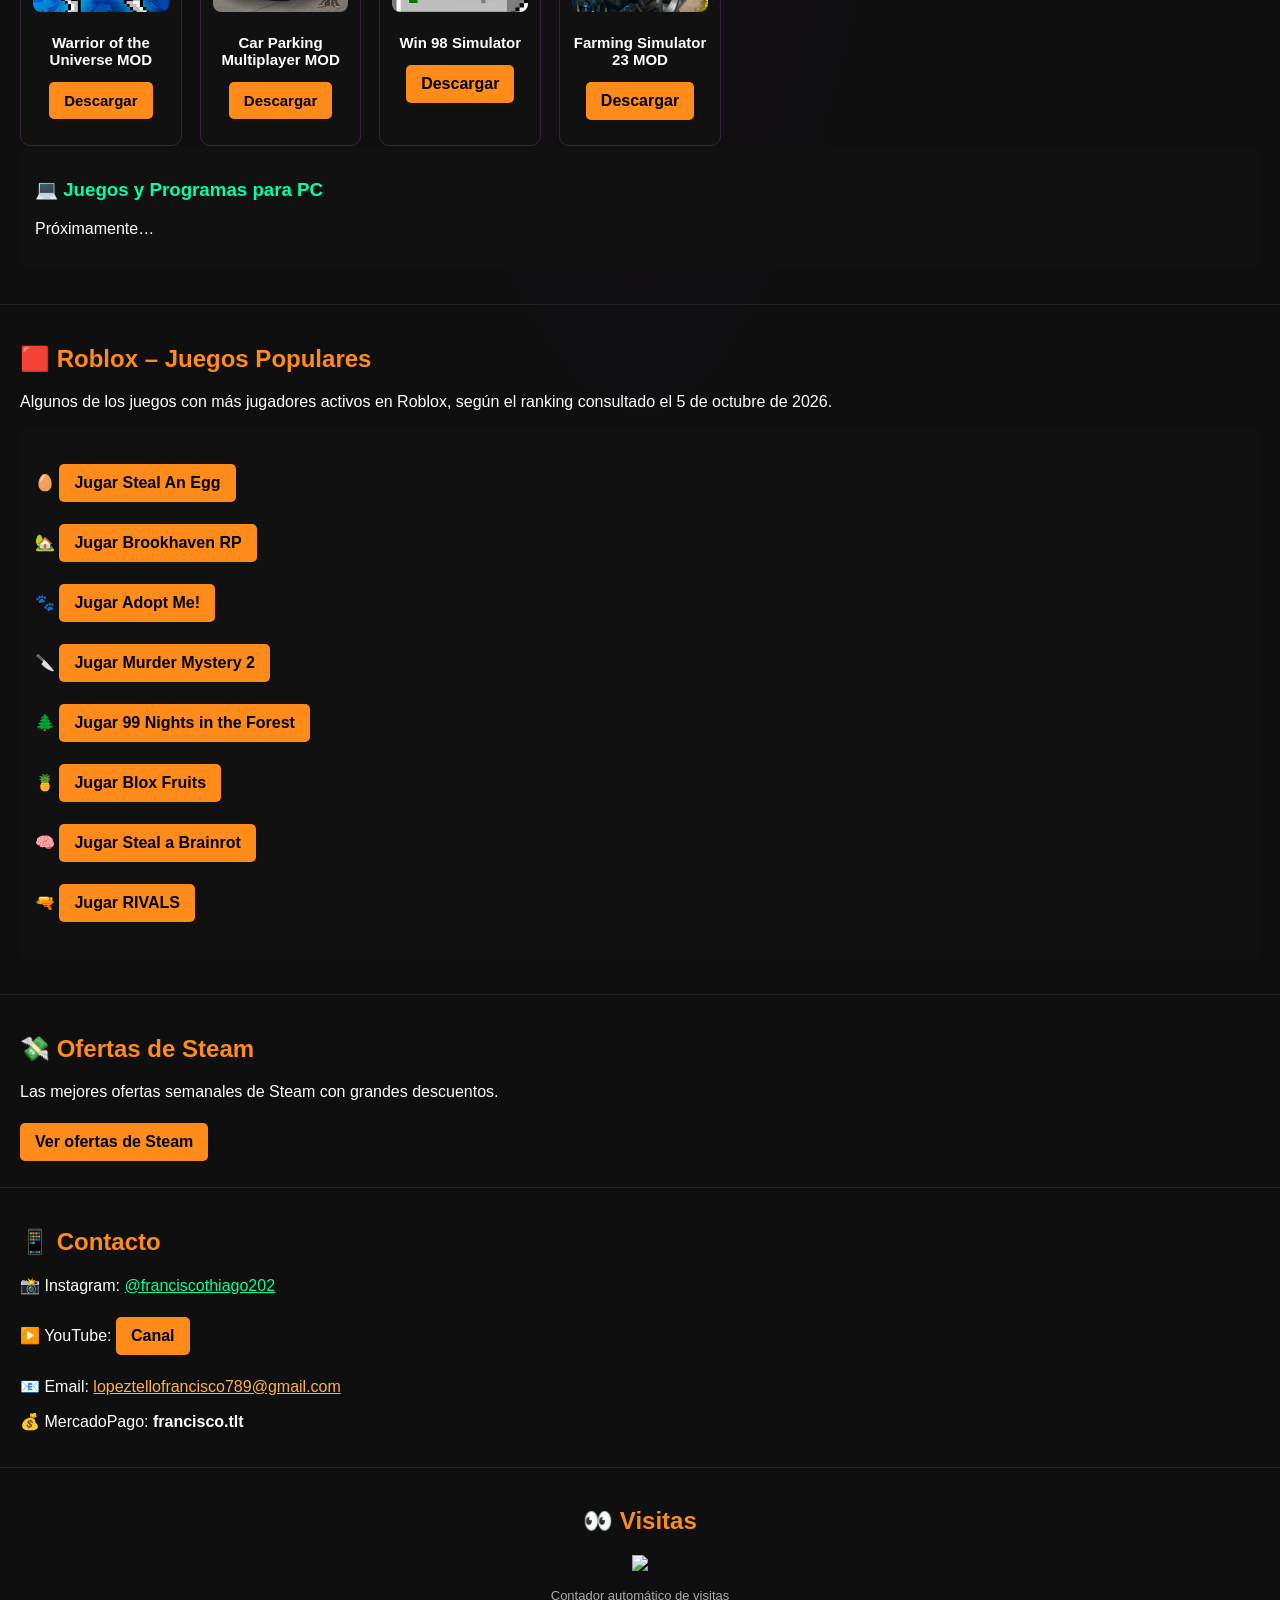
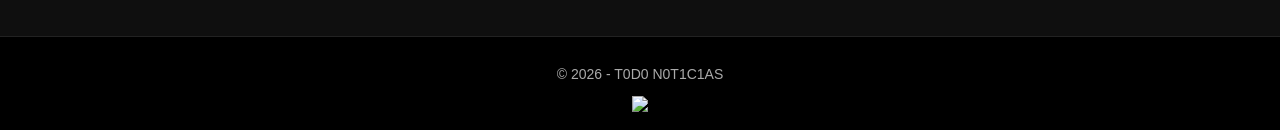
==== commit 173aa626: "Add files via upload" ====
--- a/index.html
+++ b/index.html
@@ -96,19 +96,34 @@
   color: #fff;
 }
 
-/* Halloween */
-html { scroll-behavior: smooth; }
-body { background: radial-gradient(ellipse at top, #24102f 0, #0f0f0f 55%); }
-header { border-bottom: 2px solid #ff7518; }
-header h1, h2 { color: #ff8c1a; }
-header p { color: #f3d9ff; }
-.halloween { max-width: 760px; margin: 18px auto 0; padding: 12px 16px; border: 1px solid #ff7518; border-radius: 10px; background: #1b1022; color: #ffd6a5; }
-nav { display: flex; flex-wrap: wrap; justify-content: center; gap: 8px; padding: 12px; background: #170d1d; }
-nav a { color: #ffd6a5; text-decoration: none; padding: 8px 10px; border: 1px solid #68405f; border-radius: 6px; }
-nav a:hover, nav a:focus { background: #ff7518; color: #160c18; }
-.btn { background: #ff8c1a; }
-.juego-item { border: 1px solid #392240; }
+/* Halloween */
+html { scroll-behavior: smooth; }
+body { background: radial-gradient(ellipse at top, #24102f 0, #0f0f0f 55%); }
+header { border-bottom: 2px solid #ff7518; }
+header h1, h2 { color: #ff8c1a; }
+header p { color: #f3d9ff; }
+.halloween { max-width: 760px; margin: 18px auto 0; padding: 12px 16px; border: 1px solid #ff7518; border-radius: 10px; background: #1b1022; color: #ffd6a5; }
+nav { display: flex; flex-wrap: wrap; justify-content: center; gap: 8px; padding: 12px; background: #170d1d; }
+nav a { color: #ffd6a5; text-decoration: none; padding: 8px 10px; border: 1px solid #68405f; border-radius: 6px; }
+nav a:hover, nav a:focus { background: #ff7518; color: #160c18; }
+.btn { background: #ff8c1a; }
+.juego-item { border: 1px solid #392240; }
 @media (max-width: 600px) { section { padding: 16px; } .btn { max-width: 100%; box-sizing: border-box; } .juegos-grid { grid-template-columns: repeat(auto-fit, minmax(140px, 1fr)); gap: 12px; } }
+
+/* Noticias destacadas */
+.featured-news { background: linear-gradient(135deg, #1b1022 0%, #111 75%); }
+.featured-intro { color: #ddd; max-width: 760px; line-height: 1.6; }
+.featured-grid { display: grid; grid-template-columns: repeat(auto-fit, minmax(min(100%, 280px), 1fr)); gap: 18px; margin-top: 18px; }
+.featured-card { overflow: hidden; display: flex; flex-direction: column; background: #151119; border: 1px solid #68405f; border-radius: 12px; color: #fff; text-decoration: none; transition: transform .2s ease, border-color .2s ease, box-shadow .2s ease; }
+.featured-card:hover, .featured-card:focus-visible { transform: translateY(-3px); border-color: #ff8c1a; box-shadow: 0 8px 24px #0008; outline: none; }
+.featured-art { display: block; width: 100%; height: 175px; background: #24102f; }
+.featured-copy { padding: 16px; }
+.featured-label { display: inline-block; color: #ffb347; font-size: 12px; font-weight: bold; letter-spacing: .08em; text-transform: uppercase; }
+.featured-copy h3 { color: #fff; line-height: 1.35; margin: 8px 0; }
+.featured-copy p { color: #d2cad5; line-height: 1.5; margin: 0 0 12px; }
+.featured-meta { color: #b7a9bb; font-size: 13px; }
+.featured-link { color: #ff9b36; font-weight: bold; margin-top: 12px; }
+.featured-note { color: #aaa; font-size: 13px; margin: 14px 0 0; }
 </style>
 </head>
 
@@ -145,6 +160,21 @@
 <h2>📰 Noticias Generales</h2>
 <p>Las noticias más importantes de Argentina y el mundo.</p>
 <a href="https://news.google.com" target="_blank" class="btn">Ver noticias</a>
+</section>
+<section class="featured-news" aria-labelledby="destacadas-titulo">
+  <h2 id="destacadas-titulo">🔥 Noticias destacadas</h2>
+  <p class="featured-intro">Una selección de actualidad regional con fecha y fuente visibles. Las ilustraciones son originales y decorativas; abrí cada tarjeta para leer la cobertura completa del medio.</p>
+  <div class="featured-grid">
+    <a class="featured-card" href="https://www.ellitoral.com.ar/sociedad/2026-10-12-20-21-0-cerraron-preventivamente-el-paso-internacional-ituzaingo-ayolas" target="_blank" rel="noopener noreferrer" aria-label="Leer en El Litoral: Cerraron preventivamente el paso internacional Ituzaingó-Ayolas">
+      <svg class="featured-art" viewBox="0 0 640 350" role="img" aria-label="Ilustración de un puente fronterizo sobre un río al atardecer" xmlns="http://www.w3.org/2000/svg"><defs><linearGradient id="bridge-sky" x2="0" y2="1"><stop stop-color="#482246"/><stop offset="1" stop-color="#f07825"/></linearGradient></defs><rect width="640" height="350" fill="url(#bridge-sky)"/><circle cx="500" cy="90" r="42" fill="#ffd28a" opacity=".9"/><path d="M0 225 Q150 195 300 230 T640 218 V350 H0Z" fill="#28152e"/><path d="M0 270 Q160 250 320 274 T640 260 V350 H0Z" fill="#162d3b"/><path d="M55 213 H585 M100 213 V155 M540 213 V155 M100 158 Q320 90 540 158 M145 147 V213 M205 127 V213 M265 114 V213 M325 110 V213 M385 116 V213 M445 132 V213 M495 147 V213" fill="none" stroke="#ffd6a5" stroke-width="8" stroke-linecap="round"/><path d="M0 306 Q100 289 200 306 T400 306 T640 300" fill="none" stroke="#ff8c1a" stroke-width="4" opacity=".7"/></svg>
+      <div class="featured-copy"><span class="featured-label">Región · Corrientes</span><h3>Cerraron preventivamente el paso internacional Ituzaingó-Ayolas</h3><p>El cruce fronterizo sobre la represa fue interrumpido de forma preventiva por el aumento del caudal del río Paraná.</p><div class="featured-meta">El Litoral · 12 de octubre de 2026</div><div class="featured-link">Leer la noticia en El Litoral ↗</div></div>
+    </a>
+    <a class="featured-card" href="https://www.ellitoral.com.ar/sociedad/2026-10-12-19-28-0-yacyreta-recibe-28-000-m-s-el-comunicado-de-la-entidad-tras-abrir-sus-compuertas" target="_blank" rel="noopener noreferrer" aria-label="Leer en El Litoral: Yacyretá recibe 28.000 metros cúbicos por segundo">
+      <svg class="featured-art" viewBox="0 0 640 350" role="img" aria-label="Ilustración de una represa hidroeléctrica liberando agua" xmlns="http://www.w3.org/2000/svg"><defs><linearGradient id="dam-sky" x2="0" y2="1"><stop stop-color="#24102f"/><stop offset="1" stop-color="#a84c2b"/></linearGradient><linearGradient id="water" x2="0" y2="1"><stop stop-color="#ff9c46"/><stop offset="1" stop-color="#32869a"/></linearGradient></defs><rect width="640" height="350" fill="url(#dam-sky)"/><circle cx="125" cy="86" r="35" fill="#ffcf83" opacity=".8"/><path d="M0 154 Q120 120 240 154 T480 148 T640 155 V350 H0Z" fill="#30203b"/><path d="M105 148 L535 148 L492 245 L148 245Z" fill="#b4a5a6"/><path d="M205 180 V245 M320 180 V245 M435 180 V245" stroke="#ff8c1a" stroke-width="14"/><path d="M205 242 C180 280 230 285 205 350 H300 C280 305 330 287 320 242Z M320 242 C300 280 350 290 330 350 H425 C410 305 455 280 435 242Z" fill="url(#water)"/><path d="M0 295 Q110 275 220 298 T440 294 T640 300 V350 H0Z" fill="#164257" opacity=".8"/><path d="M30 318 Q130 300 225 320 T420 318 T610 319" fill="none" stroke="#b8edee" stroke-width="5" opacity=".7"/></svg>
+      <div class="featured-copy"><span class="featured-label">Ambiente · Yacyretá</span><h3>Yacyretá informa un caudal de 28.000 m³/s y abre compuertas</h3><p>La entidad explicó que la maniobra busca reducir el impacto del incremento de caudales en el río Paraná.</p><div class="featured-meta">El Litoral · 12 de octubre de 2026</div><div class="featured-link">Leer la noticia en El Litoral ↗</div></div>
+    </a>
+  </div>
+  <p class="featured-note">Las noticias pueden cambiar; revisá la fecha y el medio al abrir la fuente.</p>
 </section>
 
 <section>
@@ -463,4 +493,3 @@
 
 
 
-
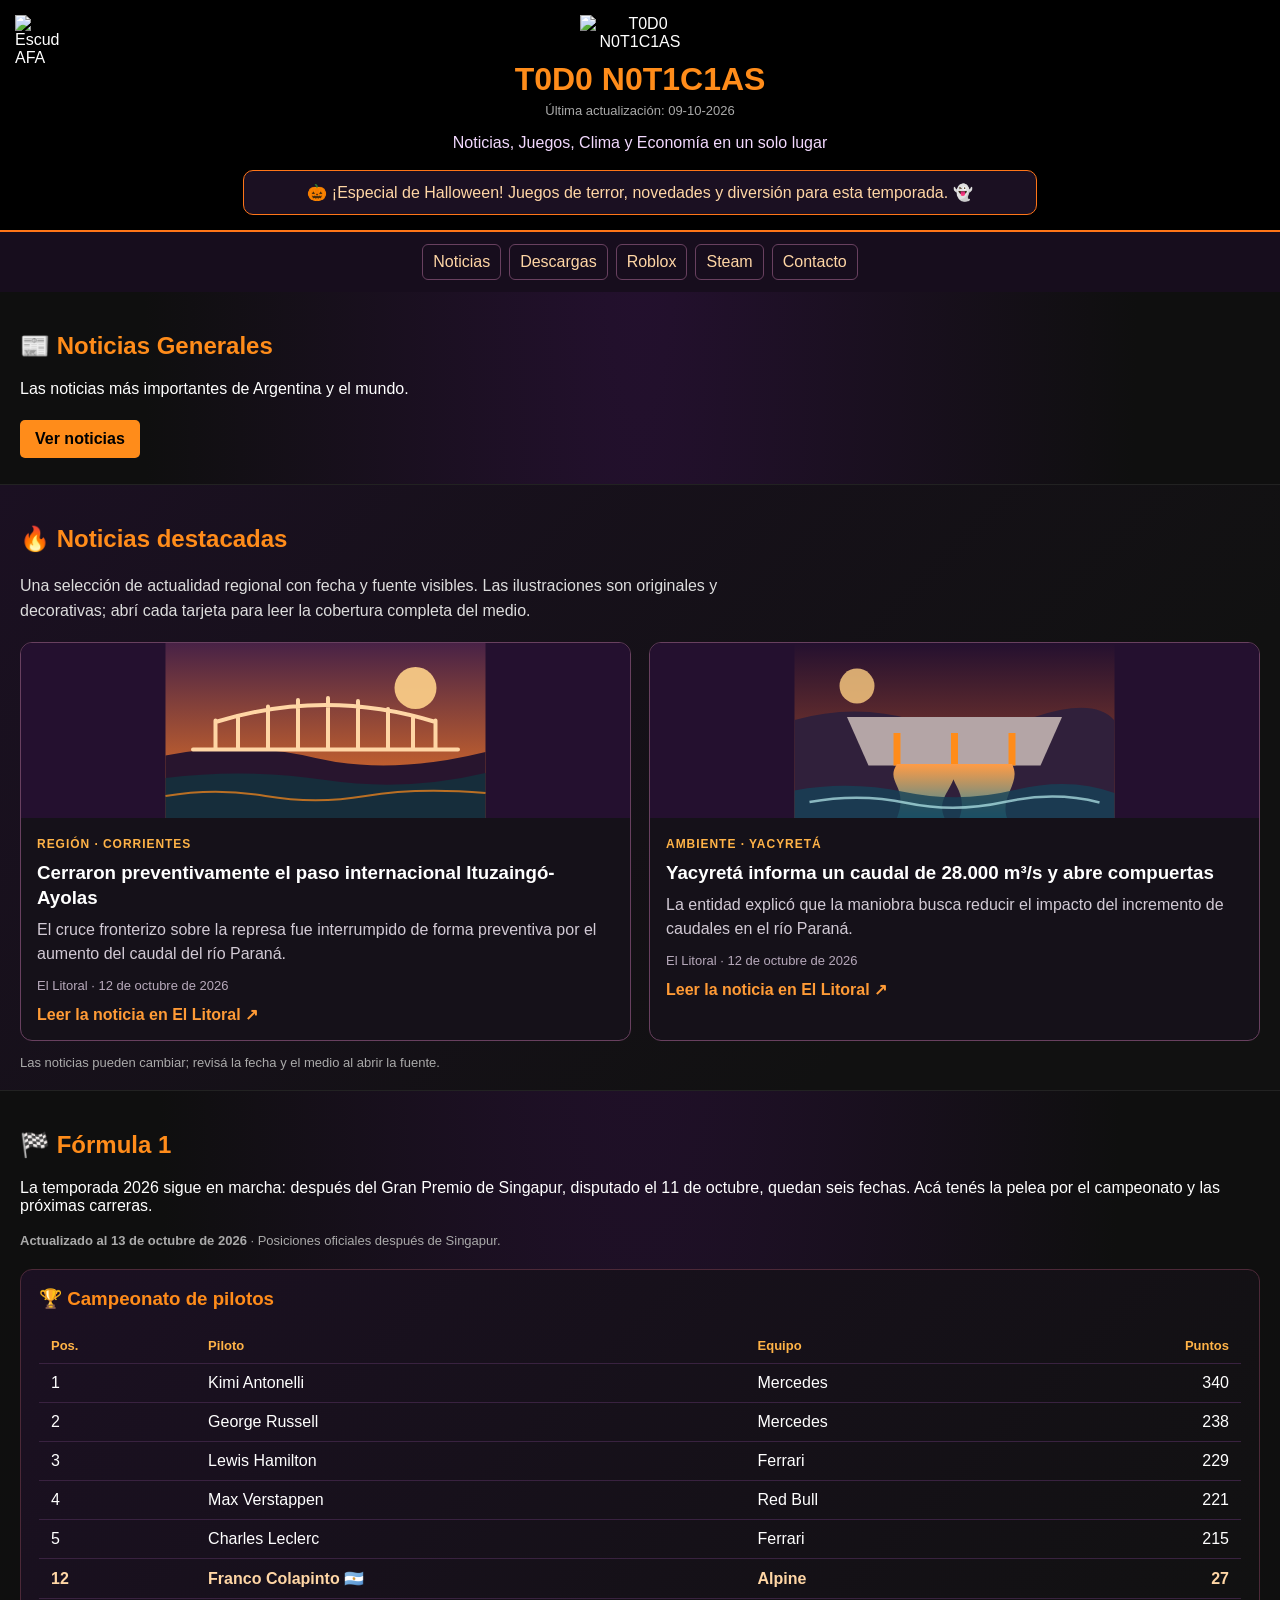
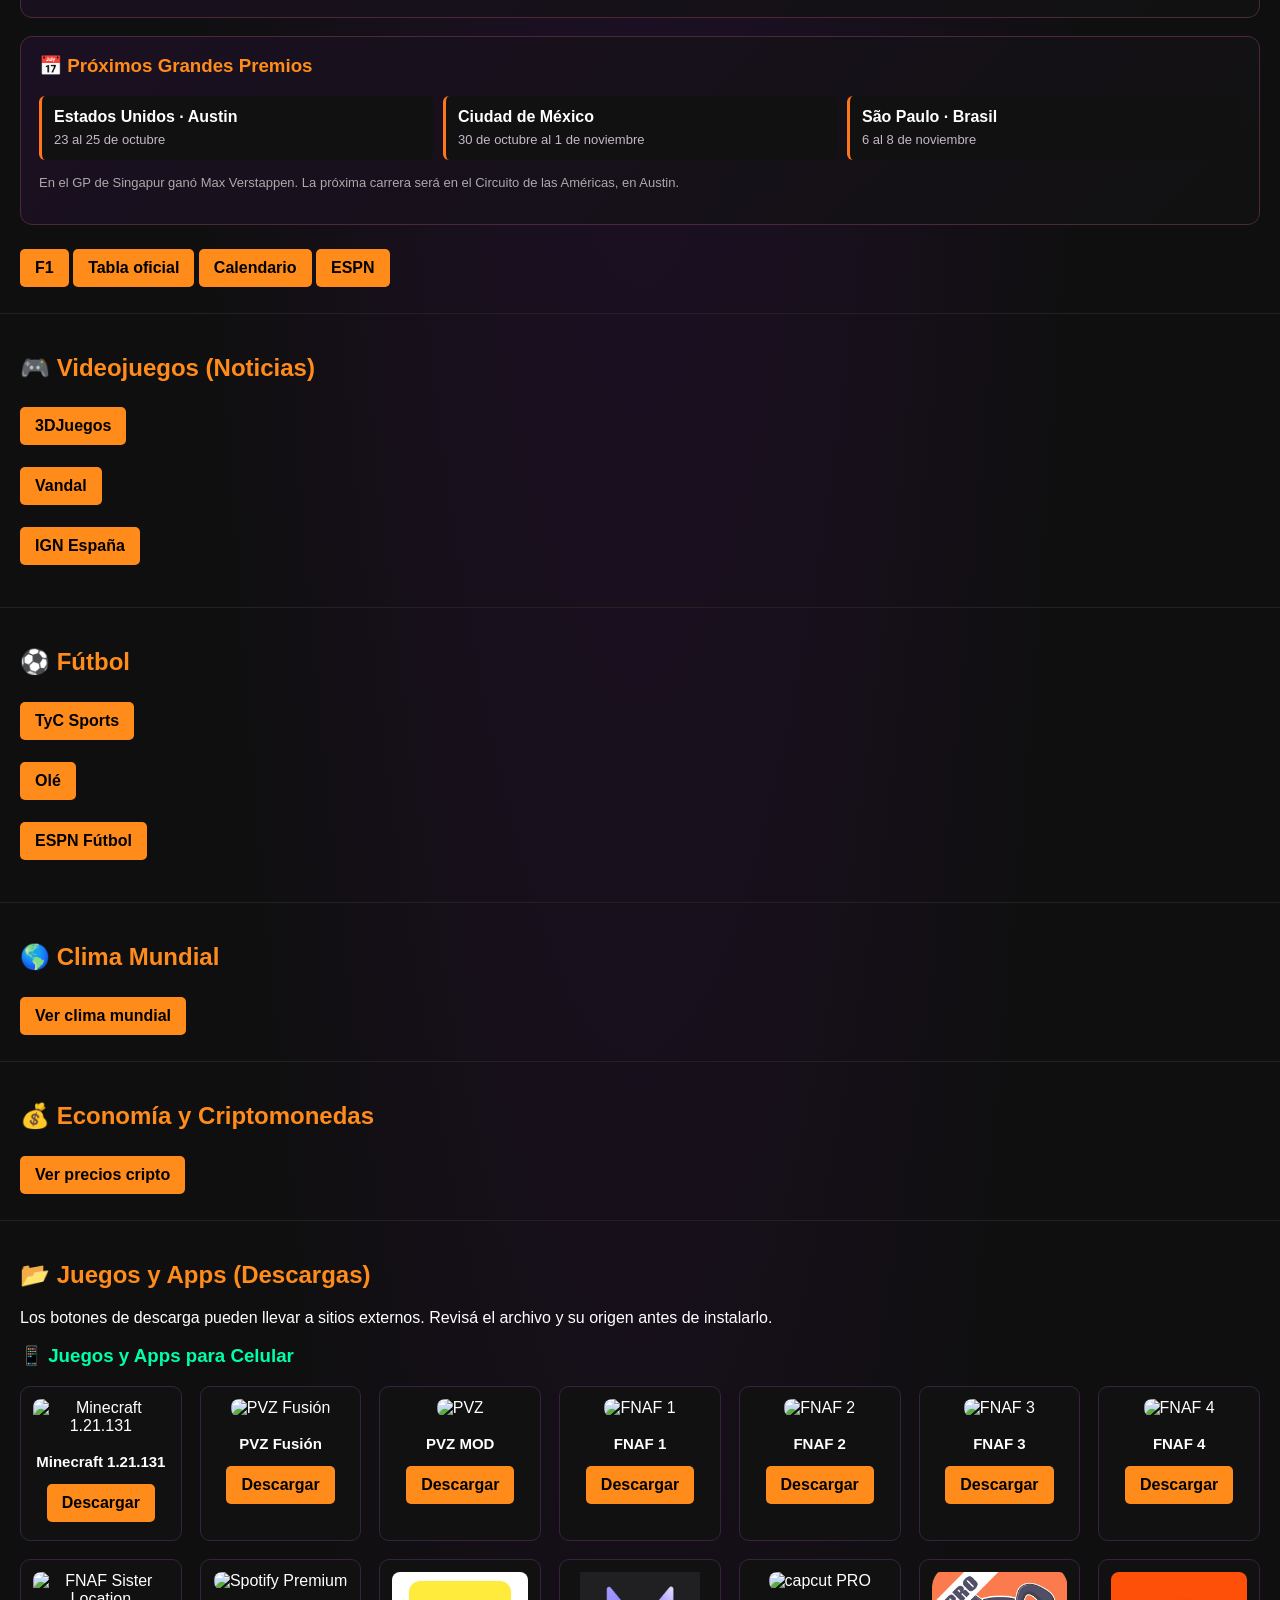
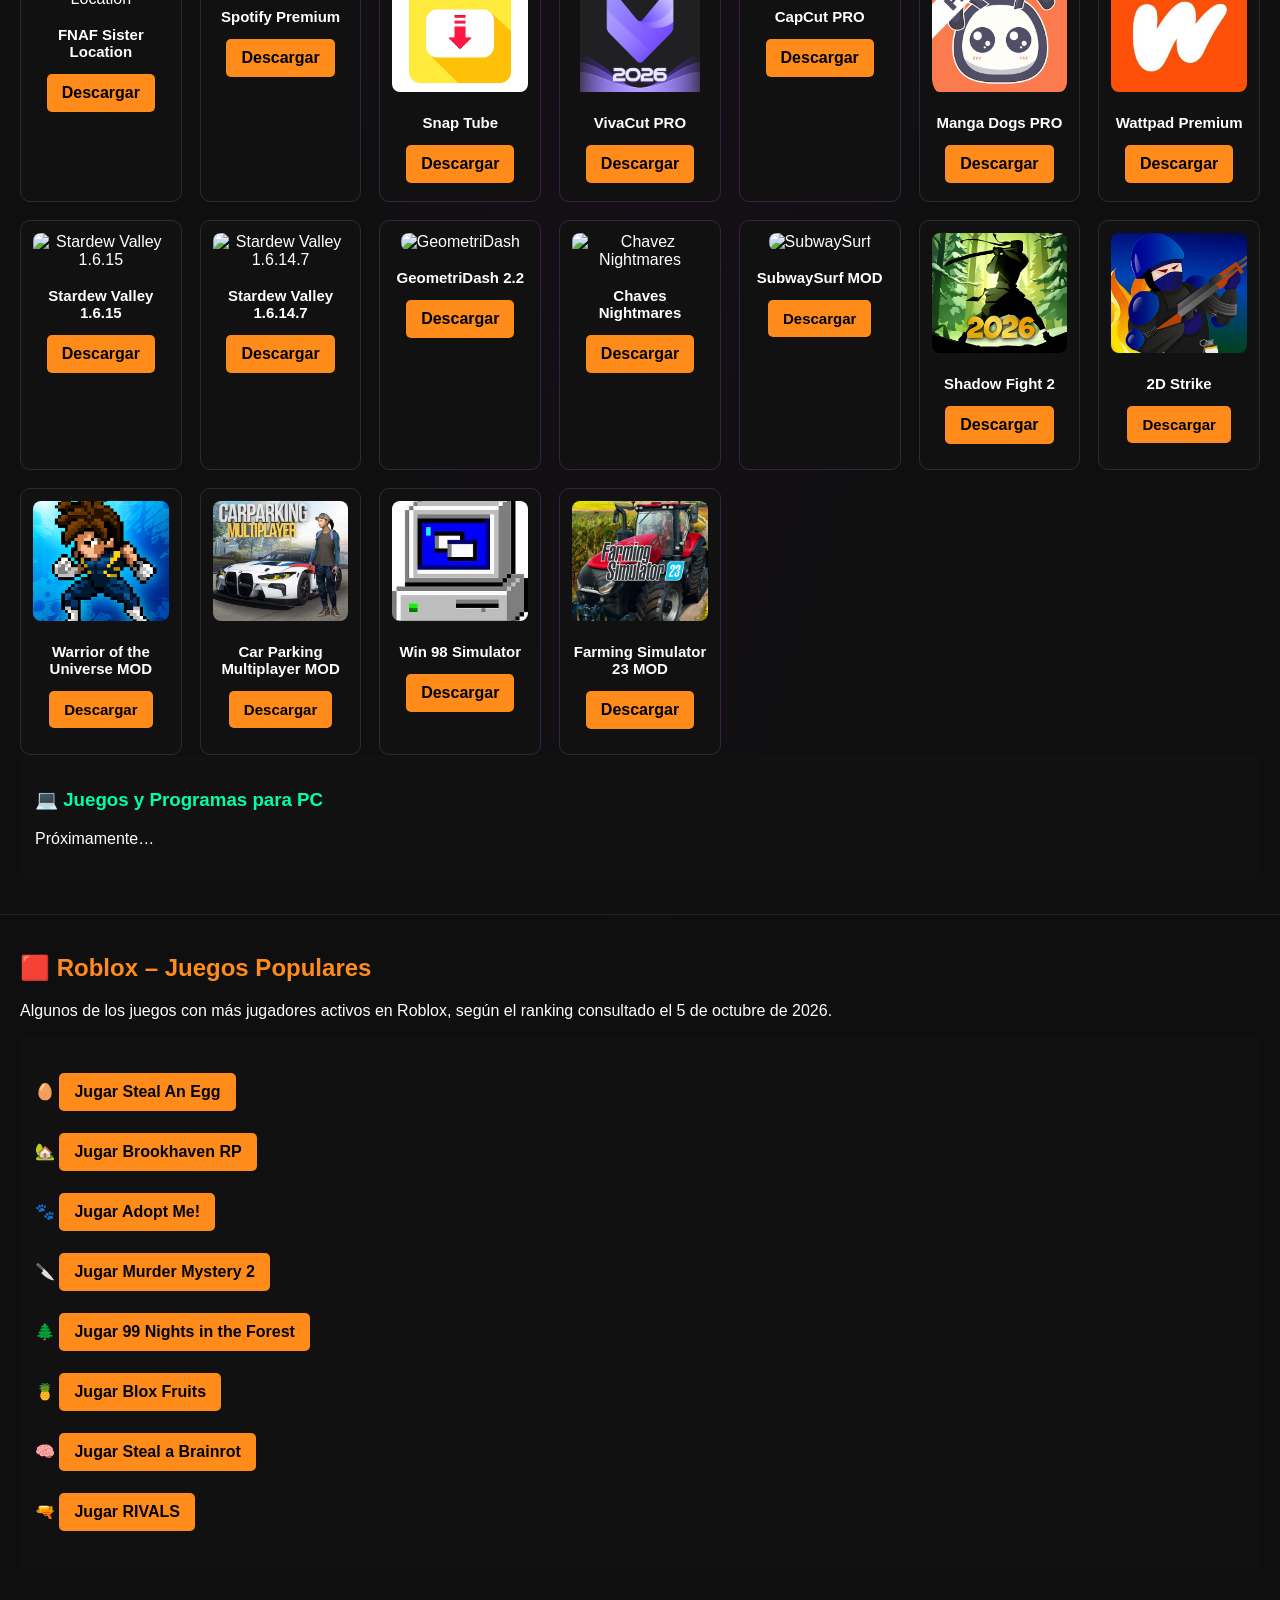
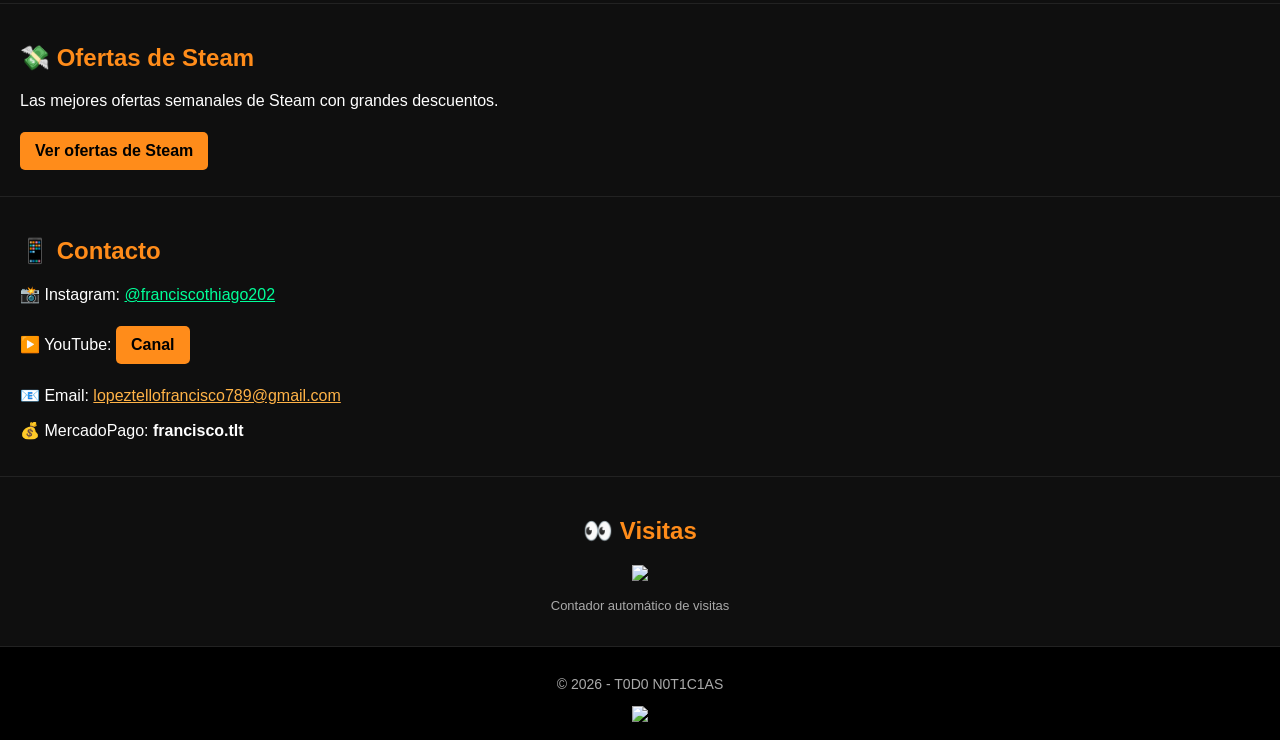
==== commit 332697ac: "Add files via upload" ====
--- a/index.html
+++ b/index.html
@@ -124,6 +124,21 @@
 .featured-meta { color: #b7a9bb; font-size: 13px; }
 .featured-link { color: #ff9b36; font-weight: bold; margin-top: 12px; }
 .featured-note { color: #aaa; font-size: 13px; margin: 14px 0 0; }
+
+/* F1 */
+.f1-panel { background: linear-gradient(135deg, #1b1022, #111); border: 1px solid #4c2938; border-radius: 12px; padding: 18px; margin: 18px 0; }
+.f1-panel h3 { color: #ff8c1a; margin-top: 0; }
+.f1-table-wrap { overflow-x: auto; }
+.f1-table { width: 100%; border-collapse: collapse; min-width: 420px; }
+.f1-table th, .f1-table td { padding: 10px 12px; text-align: left; border-bottom: 1px solid #392240; }
+.f1-table th { color: #ffb347; font-size: 13px; }
+.f1-table td:last-child, .f1-table th:last-child { text-align: right; }
+.f1-table tr.f1-highlight td { color: #ffd6a5; font-weight: bold; }
+.f1-upcoming { display: grid; grid-template-columns: repeat(auto-fit, minmax(165px, 1fr)); gap: 10px; margin-top: 12px; }
+.f1-round { background: #111; border-left: 3px solid #ff7518; border-radius: 6px; padding: 12px; }
+.f1-round strong { display: block; color: #fff; margin-bottom: 4px; }
+.f1-round span { color: #c4b8c9; font-size: 13px; }
+.f1-note { color: #aaa; font-size: 13px; line-height: 1.5; }
 </style>
 </head>
 
@@ -177,15 +192,39 @@
   <p class="featured-note">Las noticias pueden cambiar; revisá la fecha y el medio al abrir la fuente.</p>
 </section>
 
-<section>
-<h2>🏁 Fórmula 1</h2>
-<b>Puesto, Pocisiones y Mas</b> Lando Norris (McLaren) se coronó campeón del mundo de pilotos con 423 puntos, ganando por solo 2 puntos a Max Verstappen (Red Bull), quien venció en el GP de Abu Dhabi. Oscar Piastri completó el podio del campeonato con 410 puntos.
-
-McLaren también ganó el campeonato de constructores con 833 puntos, dominando la temporada. Mercedes (469) y Red Bull (451) ocuparon el segundo y tercer puesto, respectivamente.
-
-La temporada tuvo 24 Grandes Premios, comenzando en Australia el 16 de marzo y finalizando en Abu Dhabi el 7 de diciembre, con seis carreras sprint incluidas.
-<a href="https://www.formula1.com/" target="_blank" class="btn">F1</a>
-<a href="https://www.espn.com.ar/deporte-motor/f1/posiciones" target="_blank" class="btn">ESPN</a>
+<section>
+<h2>🏁 Fórmula 1</h2>
+<p>La temporada 2026 sigue en marcha: después del Gran Premio de Singapur, disputado el 11 de octubre, quedan seis fechas. Acá tenés la pelea por el campeonato y las próximas carreras.</p>
+<p class="f1-note"><strong>Actualizado al 13 de octubre de 2026</strong> · Posiciones oficiales después de Singapur.</p>
+<div class="f1-panel">
+  <h3>🏆 Campeonato de pilotos</h3>
+  <div class="f1-table-wrap">
+    <table class="f1-table">
+      <thead><tr><th>Pos.</th><th>Piloto</th><th>Equipo</th><th>Puntos</th></tr></thead>
+      <tbody>
+        <tr><td>1</td><td>Kimi Antonelli</td><td>Mercedes</td><td>340</td></tr>
+        <tr><td>2</td><td>George Russell</td><td>Mercedes</td><td>238</td></tr>
+        <tr><td>3</td><td>Lewis Hamilton</td><td>Ferrari</td><td>229</td></tr>
+        <tr><td>4</td><td>Max Verstappen</td><td>Red Bull</td><td>221</td></tr>
+        <tr><td>5</td><td>Charles Leclerc</td><td>Ferrari</td><td>215</td></tr>
+        <tr class="f1-highlight"><td>12</td><td>Franco Colapinto 🇦🇷</td><td>Alpine</td><td>27</td></tr>
+      </tbody>
+    </table>
+  </div>
+</div>
+<div class="f1-panel">
+  <h3>📅 Próximos Grandes Premios</h3>
+  <div class="f1-upcoming">
+    <div class="f1-round"><strong>Estados Unidos · Austin</strong><span>23 al 25 de octubre</span></div>
+    <div class="f1-round"><strong>Ciudad de México</strong><span>30 de octubre al 1 de noviembre</span></div>
+    <div class="f1-round"><strong>São Paulo · Brasil</strong><span>6 al 8 de noviembre</span></div>
+  </div>
+  <p class="f1-note">En el GP de Singapur ganó Max Verstappen. La próxima carrera será en el Circuito de las Américas, en Austin.</p>
+</div>
+<a href="https://www.formula1.com/" target="_blank" rel="noopener noreferrer" class="btn">F1</a>
+<a href="https://www.formula1.com/en/results/2026/drivers" target="_blank" rel="noopener noreferrer" class="btn">Tabla oficial</a>
+<a href="https://www.formula1.com/en/racing/2026" target="_blank" rel="noopener noreferrer" class="btn">Calendario</a>
+<a href="https://www.espn.com.ar/deporte-motor/f1/posiciones" target="_blank" rel="noopener noreferrer" class="btn">ESPN</a>
 </section>
 
 <script async="async" data-cfasync="false" src="https://pl28409941.effectivegatecpm.com/5f782ebbee9cad6bbb6bcf466bac0803/invoke.js"></script>
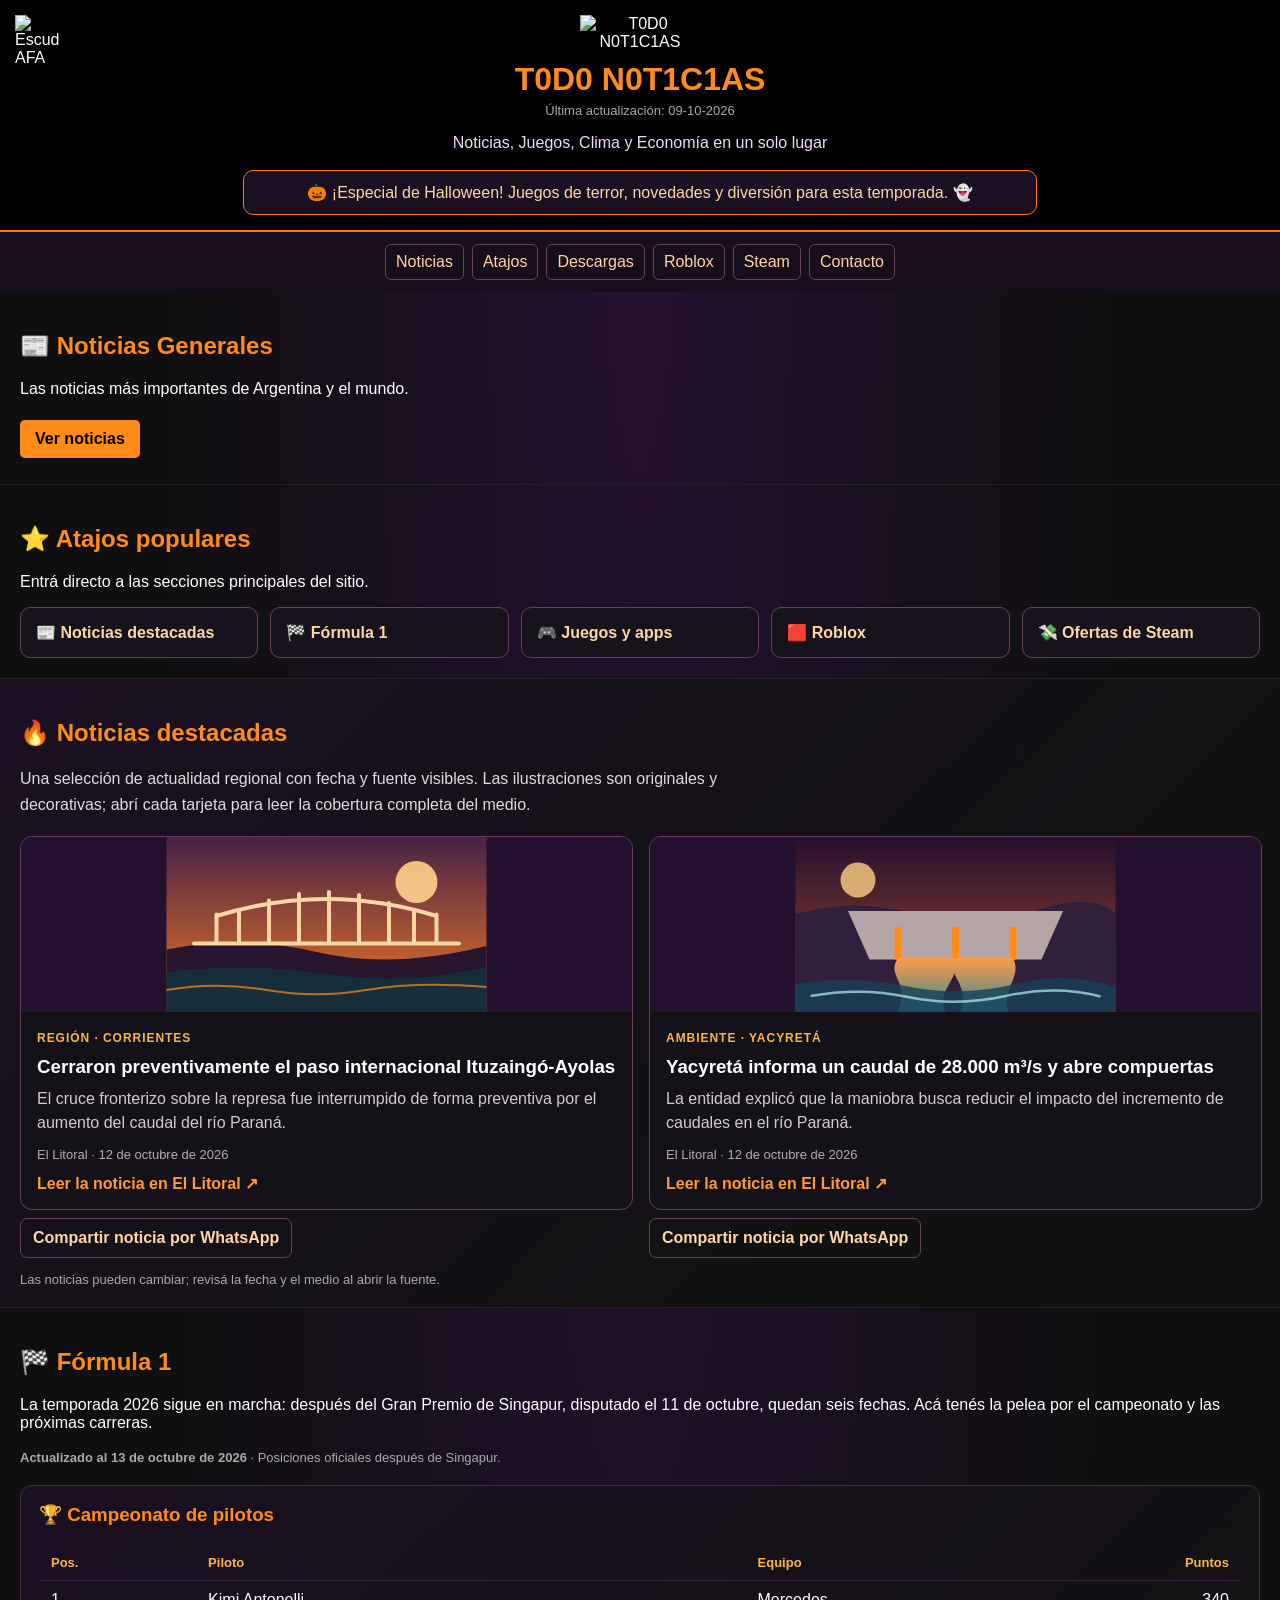
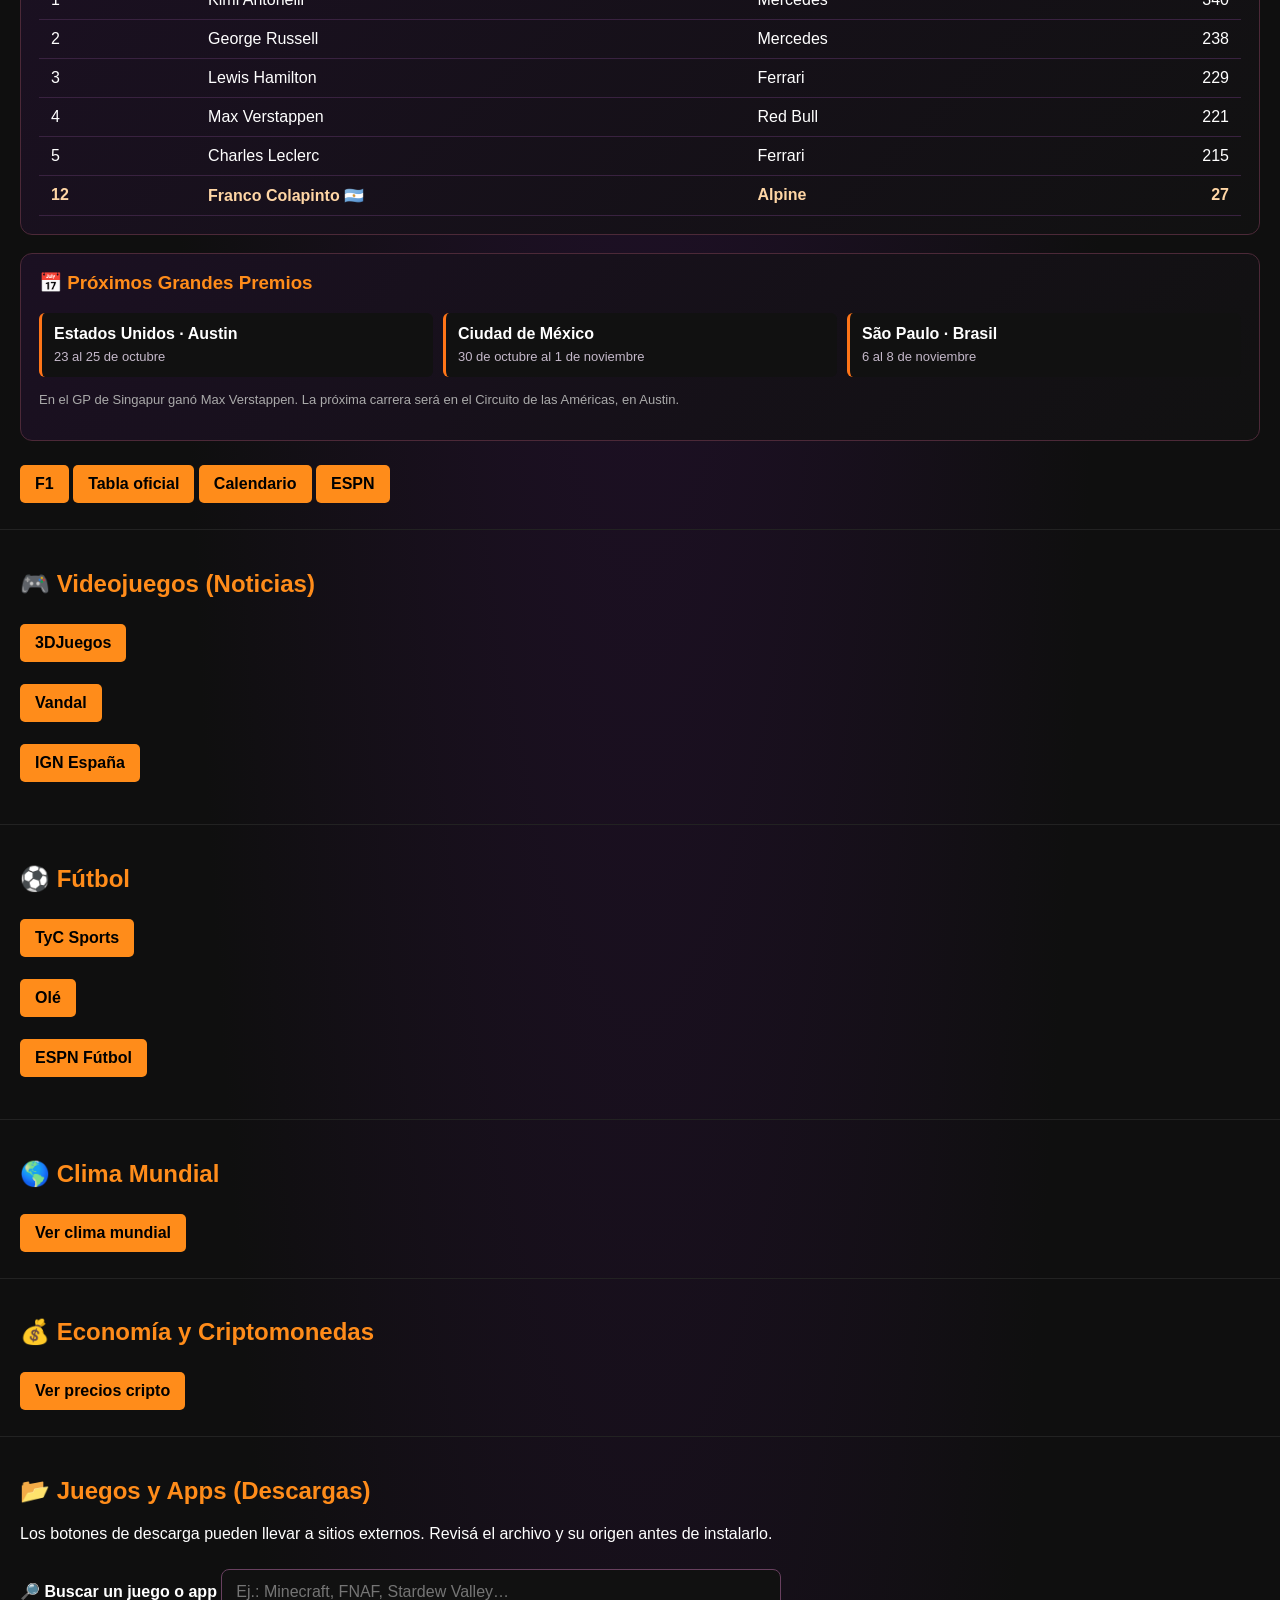
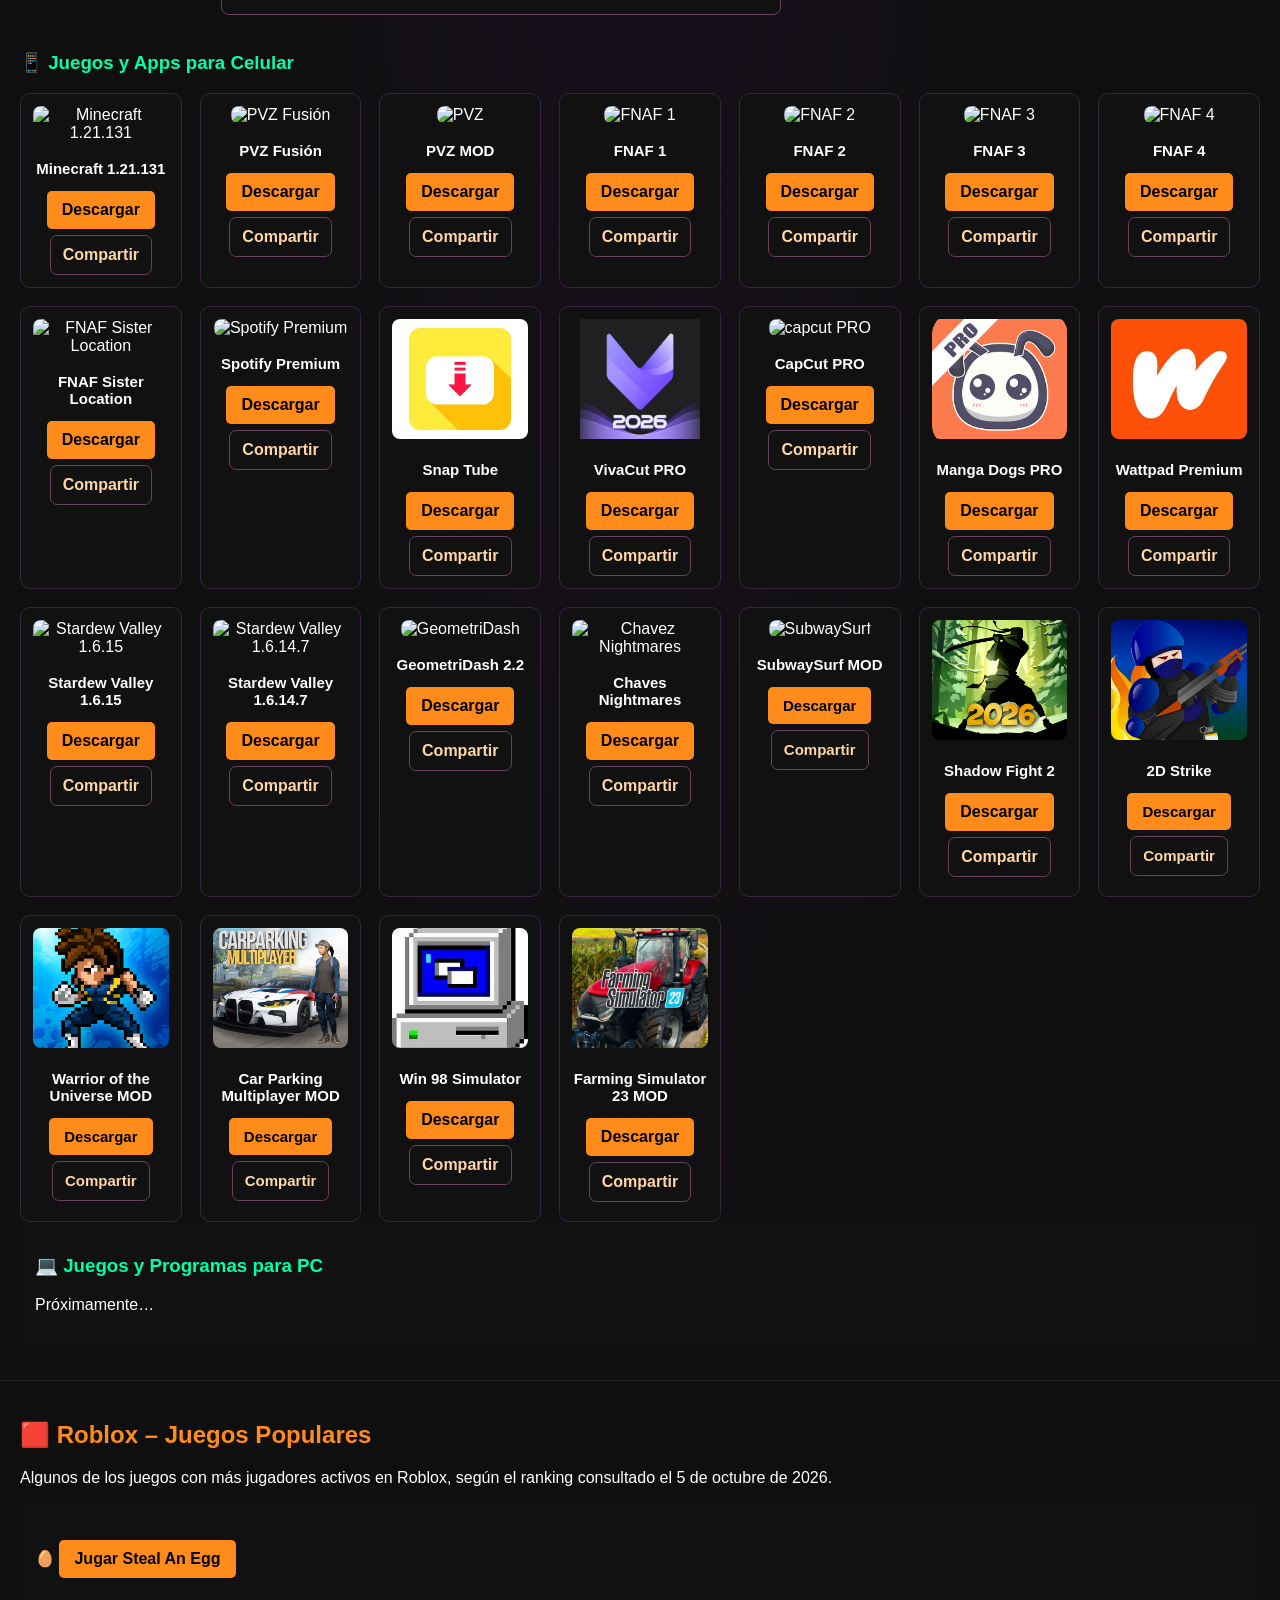
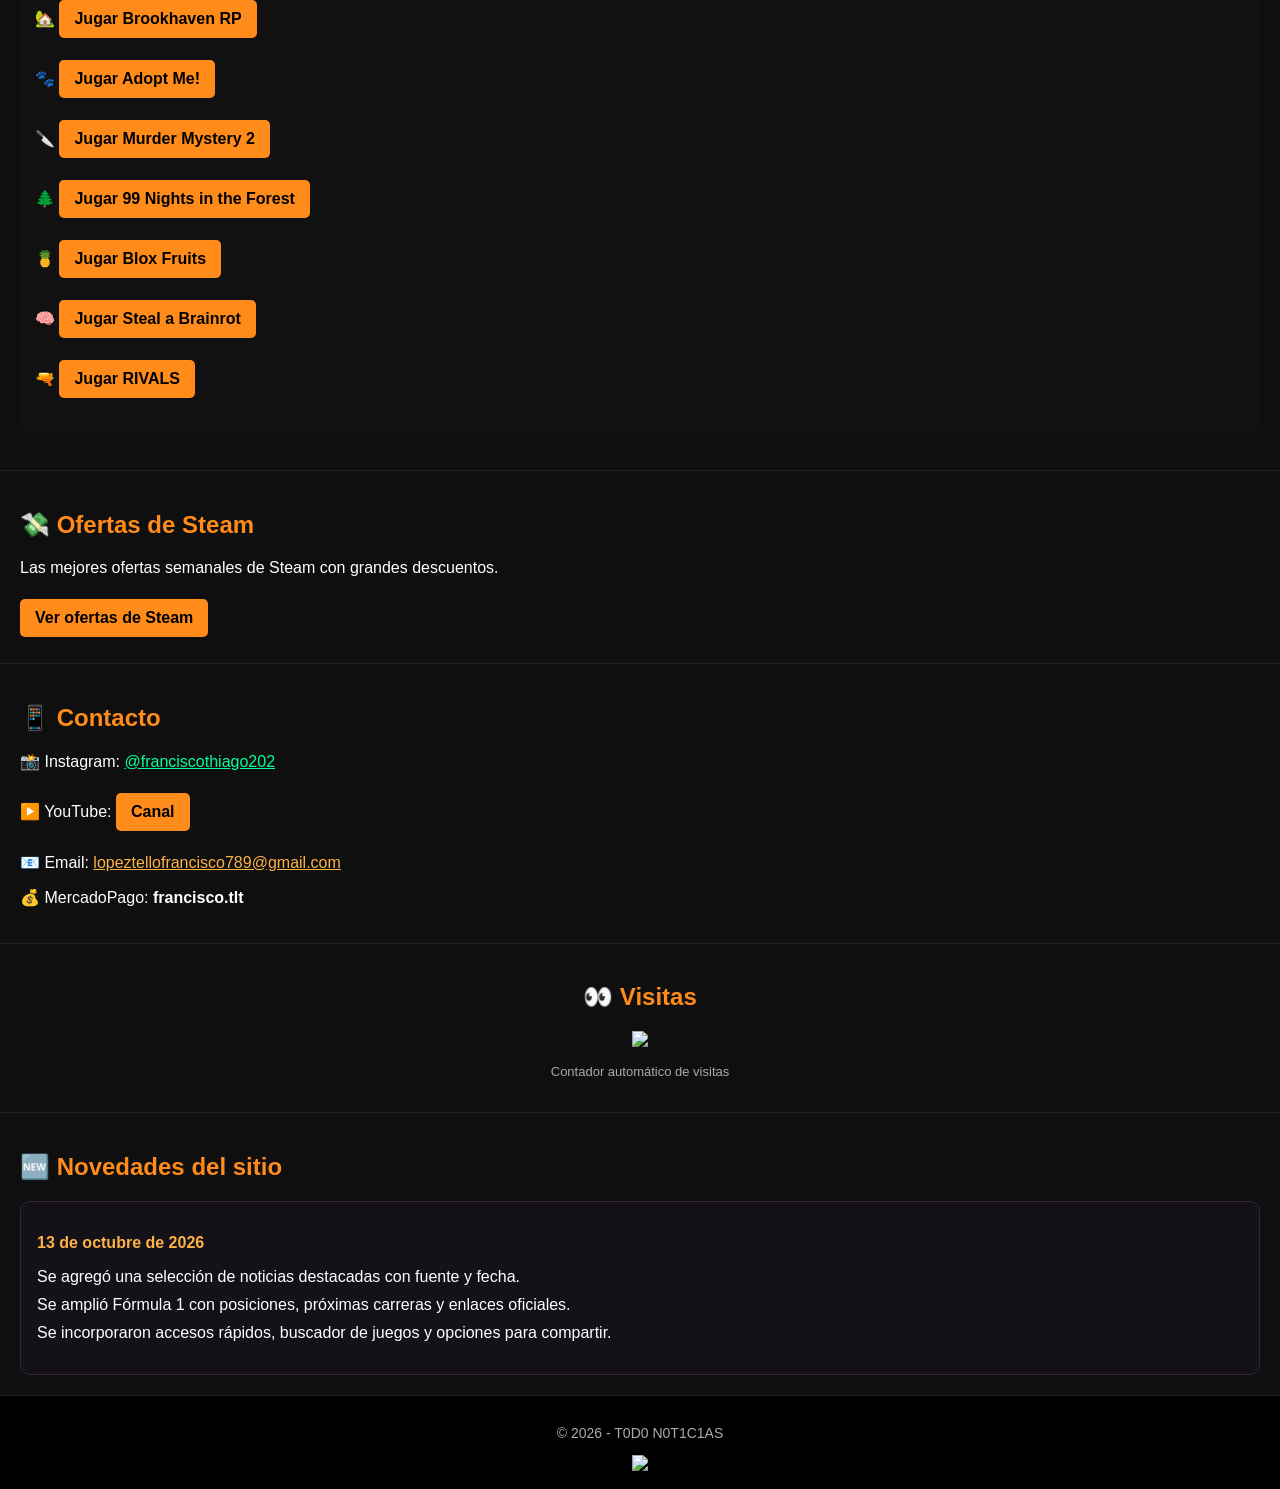
==== commit 399782c0: "Add files via upload" ====
--- a/index.html
+++ b/index.html
@@ -139,6 +139,28 @@
 .f1-round strong { display: block; color: #fff; margin-bottom: 4px; }
 .f1-round span { color: #c4b8c9; font-size: 13px; }
 .f1-note { color: #aaa; font-size: 13px; line-height: 1.5; }
+
+/* Accesos, búsqueda, novedades y uso en móvil */
+.quick-links { display: grid; grid-template-columns: repeat(auto-fit, minmax(145px, 1fr)); gap: 12px; margin-top: 16px; }
+.quick-link { display: block; height: 100%; box-sizing: border-box; background: #17121b; border: 1px solid #68405f; border-radius: 10px; padding: 15px; color: #ffd6a5; text-decoration: none; font-weight: bold; }
+.quick-link:hover, .quick-link:focus-visible { border-color: #ff8c1a; background: #24102f; }
+.game-search { width: 100%; max-width: 560px; box-sizing: border-box; padding: 13px 14px; margin: 10px 0 18px; border: 1px solid #68405f; border-radius: 8px; background: #111; color: #fff; font: inherit; }
+.game-search:focus-visible { outline: 2px solid #ff8c1a; outline-offset: 2px; }
+.game-empty { color: #ffd6a5; background: #1b1022; padding: 12px; border-radius: 8px; }
+.share-link { display: inline-flex; align-items: center; justify-content: center; min-height: 40px; box-sizing: border-box; padding: 9px 12px; border: 1px solid #68405f; border-radius: 7px; color: #ffd6a5; text-decoration: none; font-weight: bold; }
+.share-link:hover, .share-link:focus-visible { background: #ff8c1a; color: #160c18; outline: none; }
+.featured-item { display: flex; flex-direction: column; align-items: flex-start; gap: 8px; }
+.featured-item .featured-card { width: 100%; flex: 1; }
+.site-updates { background: #151119; border: 1px solid #392240; border-radius: 10px; padding: 16px; }
+.site-updates time { color: #ffb347; font-weight: bold; }
+@media (max-width: 600px) {
+  nav { position: relative; gap: 6px; }
+  nav a { min-height: 40px; display: inline-flex; align-items: center; justify-content: center; box-sizing: border-box; }
+  .quick-links { grid-template-columns: repeat(2, minmax(0, 1fr)); gap: 9px; }
+  .quick-link { padding: 12px; }
+  .featured-art { height: 155px; }
+  .f1-table th, .f1-table td { padding: 9px 8px; }
+}
 </style>
 </head>
 
@@ -156,7 +178,7 @@
   <div class="halloween">🎃 ¡Especial de Halloween! Juegos de terror, novedades y diversión para esta temporada. 👻</div>
 </header>
 <nav aria-label="Navegación principal">
-  <a href="#noticias">Noticias</a><a href="#juegos">Descargas</a><a href="#roblox">Roblox</a><a href="#steam">Steam</a><a href="#contacto">Contacto</a>
+  <a href="#noticias">Noticias</a><a href="#mas-visto">Atajos</a><a href="#juegos">Descargas</a><a href="#roblox">Roblox</a><a href="#steam">Steam</a><a href="#contacto">Contacto</a>
 </nav>
 
 <script>
@@ -176,24 +198,35 @@
 <p>Las noticias más importantes de Argentina y el mundo.</p>
 <a href="https://news.google.com" target="_blank" class="btn">Ver noticias</a>
 </section>
+<section id="mas-visto" aria-labelledby="atajos-titulo">
+<h2 id="atajos-titulo">⭐ Atajos populares</h2>
+<p>Entrá directo a las secciones principales del sitio.</p>
+<div class="quick-links">
+  <a class="quick-link" href="#destacadas-titulo">📰 Noticias destacadas</a>
+  <a class="quick-link" href="#f1-titulo">🏁 Fórmula 1</a>
+  <a class="quick-link" href="#juegos">🎮 Juegos y apps</a>
+  <a class="quick-link" href="#roblox">🟥 Roblox</a>
+  <a class="quick-link" href="#steam">💸 Ofertas de Steam</a>
+</div>
+</section>
 <section class="featured-news" aria-labelledby="destacadas-titulo">
   <h2 id="destacadas-titulo">🔥 Noticias destacadas</h2>
   <p class="featured-intro">Una selección de actualidad regional con fecha y fuente visibles. Las ilustraciones son originales y decorativas; abrí cada tarjeta para leer la cobertura completa del medio.</p>
   <div class="featured-grid">
-    <a class="featured-card" href="https://www.ellitoral.com.ar/sociedad/2026-10-12-20-21-0-cerraron-preventivamente-el-paso-internacional-ituzaingo-ayolas" target="_blank" rel="noopener noreferrer" aria-label="Leer en El Litoral: Cerraron preventivamente el paso internacional Ituzaingó-Ayolas">
+    <div class="featured-item"><a class="featured-card" href="https://www.ellitoral.com.ar/sociedad/2026-10-12-20-21-0-cerraron-preventivamente-el-paso-internacional-ituzaingo-ayolas" target="_blank" rel="noopener noreferrer" aria-label="Leer en El Litoral: Cerraron preventivamente el paso internacional Ituzaingó-Ayolas">
       <svg class="featured-art" viewBox="0 0 640 350" role="img" aria-label="Ilustración de un puente fronterizo sobre un río al atardecer" xmlns="http://www.w3.org/2000/svg"><defs><linearGradient id="bridge-sky" x2="0" y2="1"><stop stop-color="#482246"/><stop offset="1" stop-color="#f07825"/></linearGradient></defs><rect width="640" height="350" fill="url(#bridge-sky)"/><circle cx="500" cy="90" r="42" fill="#ffd28a" opacity=".9"/><path d="M0 225 Q150 195 300 230 T640 218 V350 H0Z" fill="#28152e"/><path d="M0 270 Q160 250 320 274 T640 260 V350 H0Z" fill="#162d3b"/><path d="M55 213 H585 M100 213 V155 M540 213 V155 M100 158 Q320 90 540 158 M145 147 V213 M205 127 V213 M265 114 V213 M325 110 V213 M385 116 V213 M445 132 V213 M495 147 V213" fill="none" stroke="#ffd6a5" stroke-width="8" stroke-linecap="round"/><path d="M0 306 Q100 289 200 306 T400 306 T640 300" fill="none" stroke="#ff8c1a" stroke-width="4" opacity=".7"/></svg>
       <div class="featured-copy"><span class="featured-label">Región · Corrientes</span><h3>Cerraron preventivamente el paso internacional Ituzaingó-Ayolas</h3><p>El cruce fronterizo sobre la represa fue interrumpido de forma preventiva por el aumento del caudal del río Paraná.</p><div class="featured-meta">El Litoral · 12 de octubre de 2026</div><div class="featured-link">Leer la noticia en El Litoral ↗</div></div>
-    </a>
-    <a class="featured-card" href="https://www.ellitoral.com.ar/sociedad/2026-10-12-19-28-0-yacyreta-recibe-28-000-m-s-el-comunicado-de-la-entidad-tras-abrir-sus-compuertas" target="_blank" rel="noopener noreferrer" aria-label="Leer en El Litoral: Yacyretá recibe 28.000 metros cúbicos por segundo">
+    </a></div>
+    <div class="featured-item"><a class="featured-card" href="https://www.ellitoral.com.ar/sociedad/2026-10-12-19-28-0-yacyreta-recibe-28-000-m-s-el-comunicado-de-la-entidad-tras-abrir-sus-compuertas" target="_blank" rel="noopener noreferrer" aria-label="Leer en El Litoral: Yacyretá recibe 28.000 metros cúbicos por segundo">
       <svg class="featured-art" viewBox="0 0 640 350" role="img" aria-label="Ilustración de una represa hidroeléctrica liberando agua" xmlns="http://www.w3.org/2000/svg"><defs><linearGradient id="dam-sky" x2="0" y2="1"><stop stop-color="#24102f"/><stop offset="1" stop-color="#a84c2b"/></linearGradient><linearGradient id="water" x2="0" y2="1"><stop stop-color="#ff9c46"/><stop offset="1" stop-color="#32869a"/></linearGradient></defs><rect width="640" height="350" fill="url(#dam-sky)"/><circle cx="125" cy="86" r="35" fill="#ffcf83" opacity=".8"/><path d="M0 154 Q120 120 240 154 T480 148 T640 155 V350 H0Z" fill="#30203b"/><path d="M105 148 L535 148 L492 245 L148 245Z" fill="#b4a5a6"/><path d="M205 180 V245 M320 180 V245 M435 180 V245" stroke="#ff8c1a" stroke-width="14"/><path d="M205 242 C180 280 230 285 205 350 H300 C280 305 330 287 320 242Z M320 242 C300 280 350 290 330 350 H425 C410 305 455 280 435 242Z" fill="url(#water)"/><path d="M0 295 Q110 275 220 298 T440 294 T640 300 V350 H0Z" fill="#164257" opacity=".8"/><path d="M30 318 Q130 300 225 320 T420 318 T610 319" fill="none" stroke="#b8edee" stroke-width="5" opacity=".7"/></svg>
       <div class="featured-copy"><span class="featured-label">Ambiente · Yacyretá</span><h3>Yacyretá informa un caudal de 28.000 m³/s y abre compuertas</h3><p>La entidad explicó que la maniobra busca reducir el impacto del incremento de caudales en el río Paraná.</p><div class="featured-meta">El Litoral · 12 de octubre de 2026</div><div class="featured-link">Leer la noticia en El Litoral ↗</div></div>
-    </a>
+    </a></div>
   </div>
   <p class="featured-note">Las noticias pueden cambiar; revisá la fecha y el medio al abrir la fuente.</p>
 </section>
 
 <section>
-<h2>🏁 Fórmula 1</h2>
+<h2 id="f1-titulo">🏁 Fórmula 1</h2>
 <p>La temporada 2026 sigue en marcha: después del Gran Premio de Singapur, disputado el 11 de octubre, quedan seis fechas. Acá tenés la pelea por el campeonato y las próximas carreras.</p>
 <p class="f1-note"><strong>Actualizado al 13 de octubre de 2026</strong> · Posiciones oficiales después de Singapur.</p>
 <div class="f1-panel">
@@ -285,6 +318,9 @@
 <section id="juegos">
 <h2>📂 Juegos y Apps (Descargas)</h2>
 <p>Los botones de descarga pueden llevar a sitios externos. Revisá el archivo y su origen antes de instalarlo.</p>
+<label for="buscar-juego"><strong>🔎 Buscar un juego o app</strong></label>
+<input id="buscar-juego" class="game-search" type="search" placeholder="Ej.: Minecraft, FNAF, Stardew Valley…" autocomplete="off">
+<p id="sin-resultados-juegos" class="game-empty" role="status" hidden>No encontramos juegos con ese nombre. Probá otra búsqueda.</p>
 
 <h3>📱 Juegos y Apps para Celular</h3>
 
@@ -490,11 +526,73 @@
 </p>
 </section>
   
+
+<section aria-labelledby="novedades-titulo">
+<h2 id="novedades-titulo">🆕 Novedades del sitio</h2>
+<div class="site-updates">
+  <p><time datetime="2026-10-13">13 de octubre de 2026</time></p>
+  <ul>
+    <li>Se agregó una selección de noticias destacadas con fuente y fecha.</li>
+    <li>Se amplió Fórmula 1 con posiciones, próximas carreras y enlaces oficiales.</li>
+    <li>Se incorporaron accesos rápidos, buscador de juegos y opciones para compartir.</li>
+  </ul>
+</div>
+</section>
 <footer>
 <p>© 2026 - T0D0 N0T1C1AS</p>
 <img src="https://visitor-badge.laobi.icu/badge?page_id=t0d0n0t1c1as.github.io">
 </footer>
 
+<script>
+(function () {
+  const pageUrl = window.location.href.split('#')[0];
+  const gameSearch = document.getElementById('buscar-juego');
+  const emptyMessage = document.getElementById('sin-resultados-juegos');
+  const games = Array.from(document.querySelectorAll('.juego-item'));
+
+  if (gameSearch) {
+    gameSearch.addEventListener('input', function () {
+      const query = this.value.trim().toLocaleLowerCase('es');
+      let visibleCount = 0;
+      games.forEach(function (game) {
+        const text = (game.innerText + ' ' + (game.querySelector('img')?.alt || '')).toLocaleLowerCase('es');
+        const visible = text.includes(query);
+        game.hidden = !visible;
+        if (visible) visibleCount += 1;
+      });
+      if (emptyMessage) emptyMessage.hidden = visibleCount !== 0;
+    });
+  }
+
+  document.querySelectorAll('.featured-item').forEach(function (item) {
+    const card = item.querySelector('.featured-card');
+    if (!card) return;
+    const title = card.querySelector('h3')?.innerText || 'Noticia destacada';
+    const share = document.createElement('a');
+    share.className = 'share-link';
+    share.target = '_blank';
+    share.rel = 'noopener noreferrer';
+    share.setAttribute('aria-label', 'Compartir ' + title + ' por WhatsApp');
+    share.href = 'https://api.whatsapp.com/send?text=' + encodeURIComponent(title + ' — ' + card.href);
+    share.textContent = 'Compartir noticia por WhatsApp';
+    item.appendChild(share);
+  });
+
+  document.querySelectorAll('.juego-item').forEach(function (game) {
+    const title = game.querySelector('h4')?.innerText || game.querySelector('img')?.alt || 'Juego';
+    const share = document.createElement('a');
+    share.className = 'share-link';
+    share.target = '_blank';
+    share.rel = 'noopener noreferrer';
+    share.setAttribute('aria-label', 'Compartir ' + title + ' por WhatsApp');
+    share.href = 'https://api.whatsapp.com/send?text=' + encodeURIComponent(title + ' — ' + pageUrl + '#juegos');
+    share.textContent = 'Compartir';
+    const download = game.querySelector('a.btn');
+    if (download) download.insertAdjacentElement('afterend', share);
+    else game.appendChild(share);
+  });
+})();
+</script>
 </body>
   </html>
 
